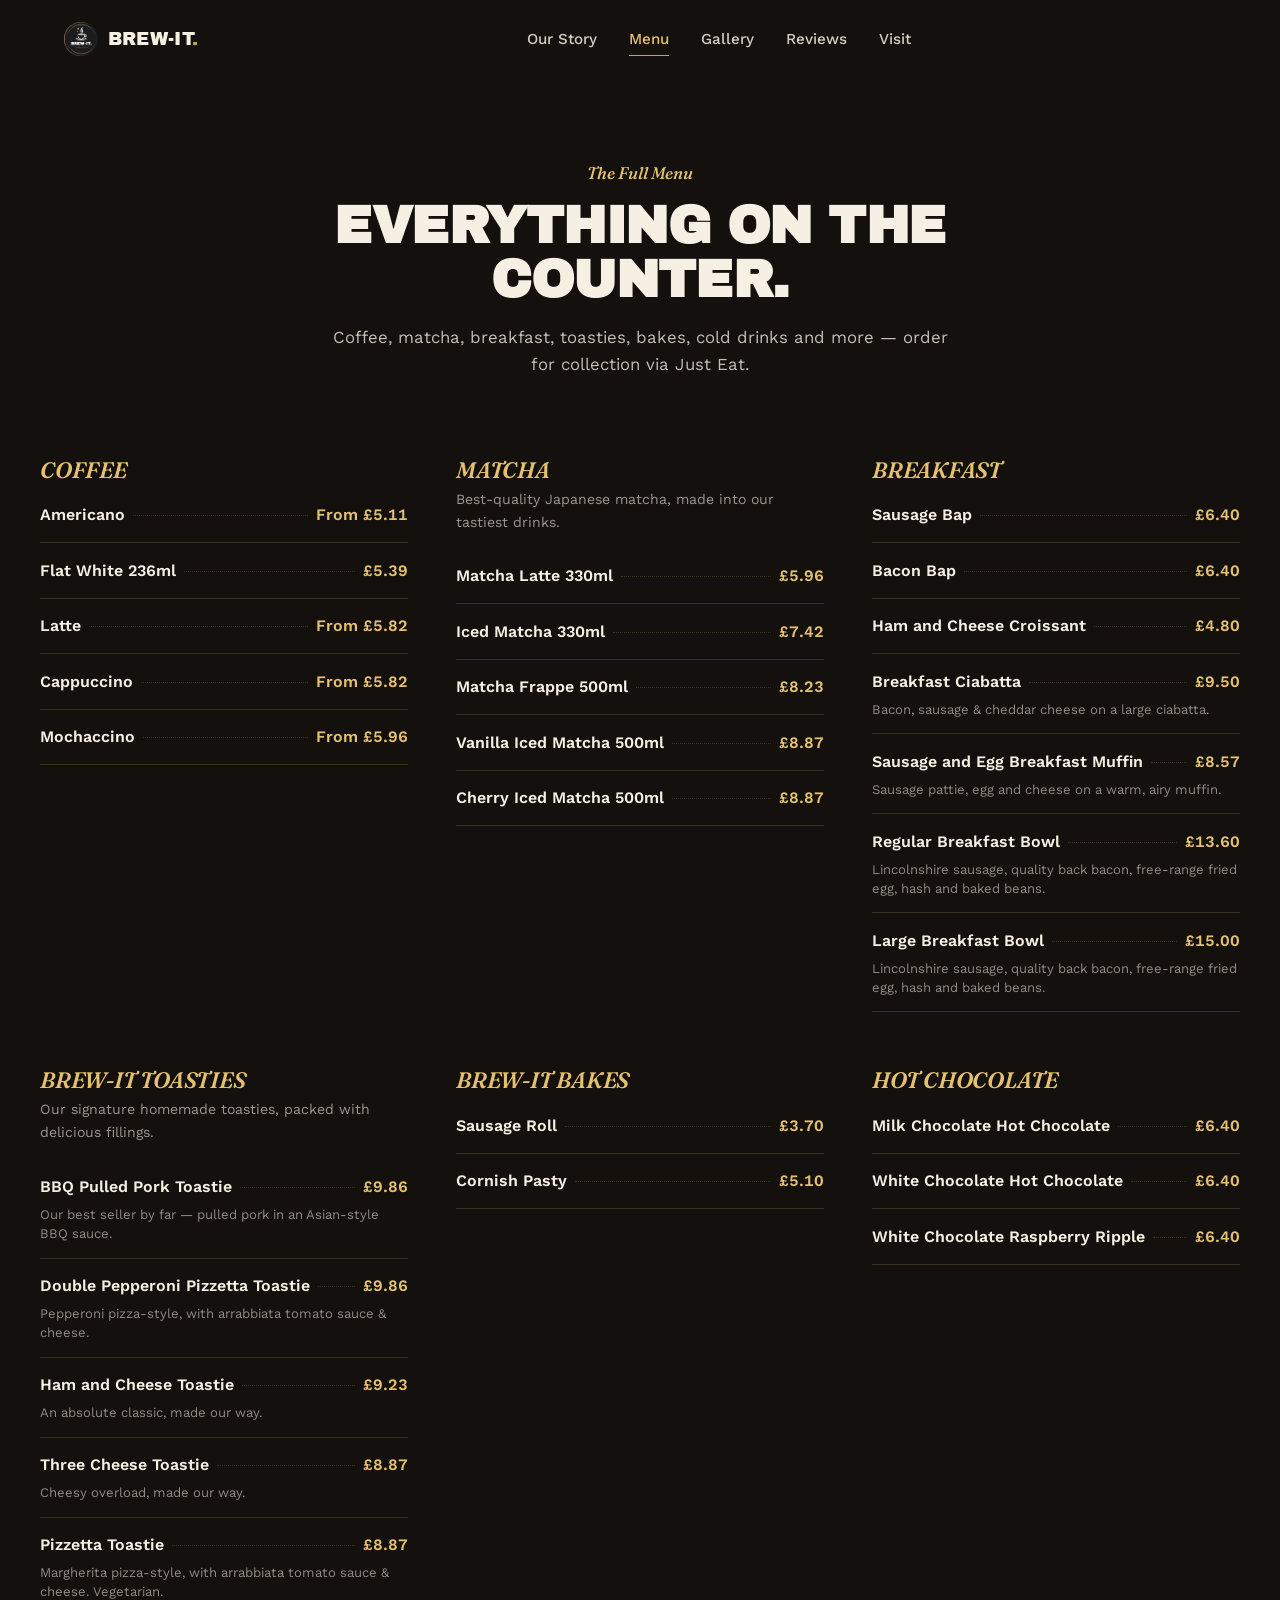
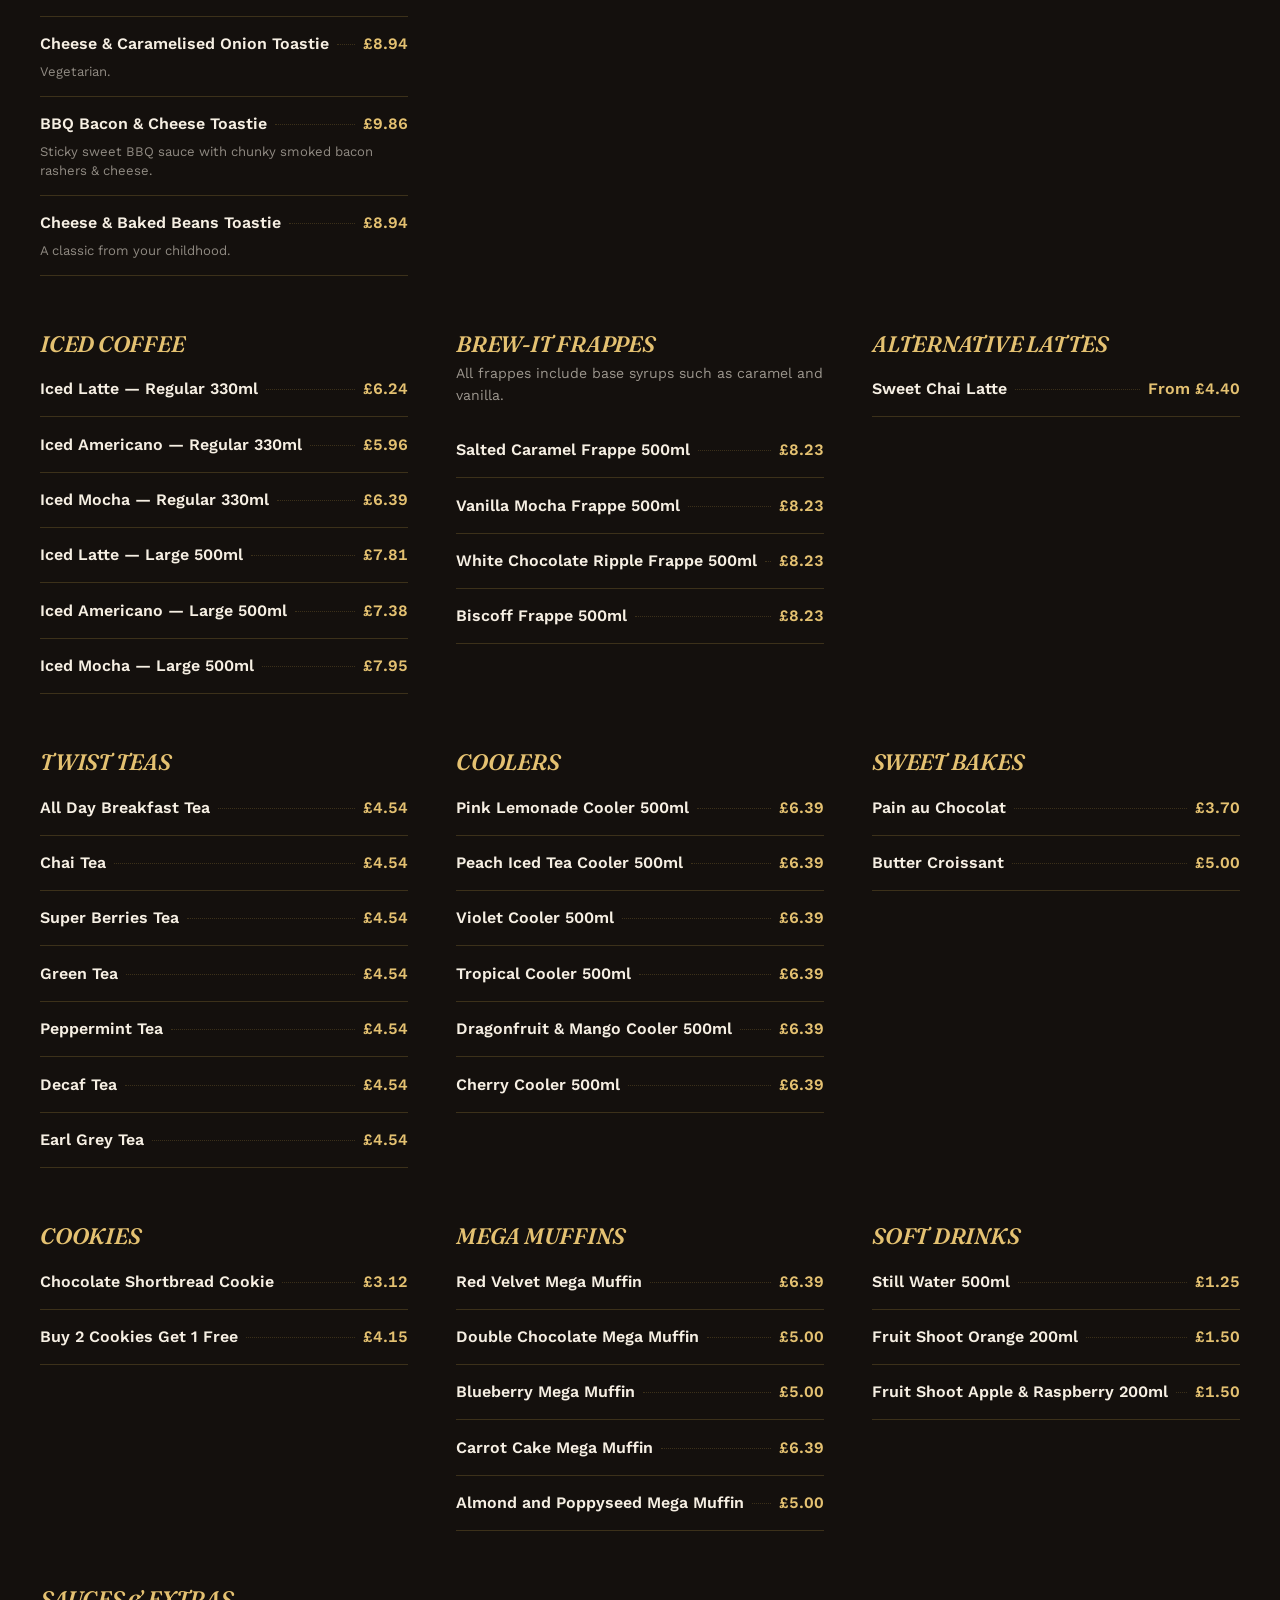
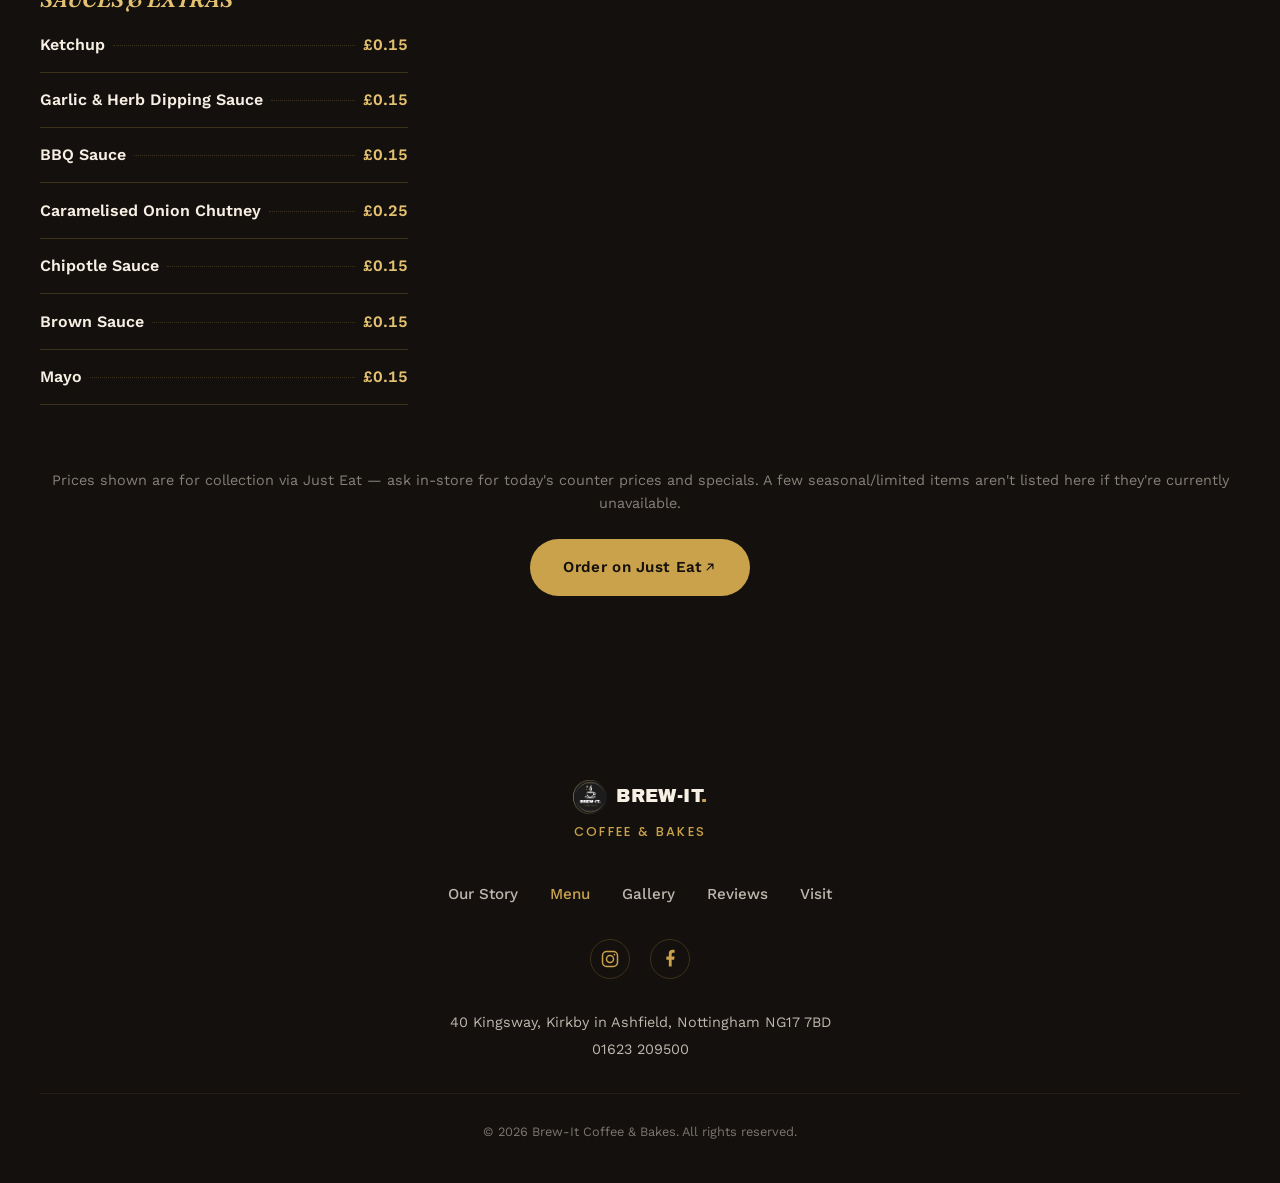
==== menu.html @ f7e12d68 "Add dedicated full-menu page with the complete real Just Eat menu Created menu.html with all ~70 cur" ====
<!doctype html>
<html lang="en">
<head>
<meta charset="UTF-8" />
<meta name="viewport" content="width=device-width, initial-scale=1" />
<title>Full Menu — Brew-It, Kirkby in Ashfield</title>
<meta name="description" content="The full Brew-It menu — coffee, matcha, breakfast, toasties, bakes, cold drinks and more, at 40 Kingsway, Kirkby in Ashfield, Nottingham." />
<link rel="icon" href="assets/images/favicon.svg" type="image/svg+xml" />
<link rel="preconnect" href="https://fonts.googleapis.com" />
<link rel="preconnect" href="https://fonts.gstatic.com" crossorigin />
<link href="https://fonts.googleapis.com/css2?family=Archivo+Black&family=Fraunces:ital,opsz,wght@0,9..144,500;0,9..144,600;0,9..144,700;1,9..144,500&family=Poppins:wght@400;500;600&family=Work+Sans:wght@300;400;500;600;700&display=swap" rel="stylesheet">
<link rel="stylesheet" href="css/style.css" />
</head>
<body>

<!-- Reusable brand mark: gold ring + steaming cup, echoes the Brew-It logo -->
<svg width="0" height="0" style="position:absolute">
  <symbol id="ring-mark" viewBox="0 0 100 100">
    <circle cx="50" cy="50" r="46" fill="none" stroke="currentColor" stroke-width="2.5"/>
    <path d="M32 55 h30 a2 2 0 0 1 2 2 v3 a14 14 0 0 1 -14 14 h-6 a14 14 0 0 1 -14 -14 v-3 a2 2 0 0 1 2 -2 Z" fill="none" stroke="currentColor" stroke-width="2.5" stroke-linejoin="round"/>
    <path d="M64 58 h4 a6 6 0 0 1 0 12 h-3" fill="none" stroke="currentColor" stroke-width="2.5" stroke-linecap="round"/>
    <line x1="30" y1="66" x2="66" y2="66" stroke="currentColor" stroke-width="2.5"/>
    <path d="M40 48 c-2 -3 1 -4 -1 -8 M47 48 c-2 -3 1 -4 -1 -8 M54 48 c-2 -3 1 -4 -1 -8" fill="none" stroke="currentColor" stroke-width="2.2" stroke-linecap="round"/>
  </symbol>
  <symbol id="icon-external" viewBox="0 0 24 24">
    <path d="M7 17 17 7M9 7h8v8" fill="none" stroke="currentColor" stroke-width="2" stroke-linecap="round" stroke-linejoin="round"/>
  </symbol>
  <symbol id="icon-instagram" viewBox="0 0 24 24">
    <rect x="3" y="3" width="18" height="18" rx="5" fill="none" stroke="currentColor" stroke-width="1.8"/>
    <circle cx="12" cy="12" r="4.2" fill="none" stroke="currentColor" stroke-width="1.8"/>
    <circle cx="17.3" cy="6.7" r="1.1" fill="currentColor"/>
  </symbol>
  <symbol id="icon-facebook" viewBox="0 0 24 24">
    <path d="M14 21v-8h3l.5-4H14V6.5c0-1.2.4-2 2.1-2H17.5V1.1C17.2 1 16.1 1 14.9 1 12.3 1 10.6 2.6 10.6 5.4V9H7.6v4h3v8Z" fill="currentColor"/>
  </symbol>
</svg>

<a class="skip-link" href="#main">Skip to main content</a>

<header class="nav" id="siteNav">
  <div class="nav-inner">
    <a class="brand" href="index.html" aria-label="Brew-It home">
      <img class="mark" src="assets/images/brand/logo.png" alt="" />
      <span class="brand-word">BREW-IT<span class="brand-dot">.</span></span>
    </a>
    <nav class="nav-links" aria-label="Primary">
      <a href="index.html#story">Our Story</a>
      <a href="menu.html" aria-current="page">Menu</a>
      <a href="index.html#gallery">Gallery</a>
      <a href="index.html#reviews">Reviews</a>
      <a href="visit.html">Visit</a>
    </nav>
    <button class="nav-toggle" id="navToggle" aria-expanded="false" aria-controls="mobileMenu" aria-label="Open menu">
      <span></span><span></span><span></span>
    </button>
  </div>
  <div class="mobile-menu" id="mobileMenu">
    <a href="index.html#story">Our Story</a>
    <a href="menu.html" aria-current="page">Menu</a>
    <a href="index.html#gallery">Gallery</a>
    <a href="index.html#reviews">Reviews</a>
    <a href="visit.html">Visit</a>
  </div>
</header>

<main id="main">

  <!-- PAGE HERO -->
  <section class="page-hero">
    <div class="page-hero-inner">
      <p class="eyebrow eyebrow-light">The Full Menu</p>
      <h1>Everything on the counter.</h1>
      <p class="page-hero-sub">Coffee, matcha, breakfast, toasties, bakes, cold drinks and more — order for collection via Just Eat.</p>
    </div>
  </section>

  <!-- FULL MENU -->
  <section class="full-menu">
    <div class="menu-cat-grid">

      <div class="menu-cat">
        <h2 class="menu-cat-title">Coffee</h2>
        <ul class="menu-list">
          <li><div class="menu-item-row"><span class="menu-item-name">Americano</span><span class="menu-item-dots"></span><span class="menu-item-price">From £5.11</span></div></li>
          <li><div class="menu-item-row"><span class="menu-item-name">Flat White 236ml</span><span class="menu-item-dots"></span><span class="menu-item-price">£5.39</span></div></li>
          <li><div class="menu-item-row"><span class="menu-item-name">Latte</span><span class="menu-item-dots"></span><span class="menu-item-price">From £5.82</span></div></li>
          <li><div class="menu-item-row"><span class="menu-item-name">Cappuccino</span><span class="menu-item-dots"></span><span class="menu-item-price">From £5.82</span></div></li>
          <li><div class="menu-item-row"><span class="menu-item-name">Mochaccino</span><span class="menu-item-dots"></span><span class="menu-item-price">From £5.96</span></div></li>
        </ul>
      </div>

      <div class="menu-cat">
        <h2 class="menu-cat-title">Matcha</h2>
        <p class="menu-cat-desc">Best-quality Japanese matcha, made into our tastiest drinks.</p>
        <ul class="menu-list">
          <li><div class="menu-item-row"><span class="menu-item-name">Matcha Latte 330ml</span><span class="menu-item-dots"></span><span class="menu-item-price">£5.96</span></div></li>
          <li><div class="menu-item-row"><span class="menu-item-name">Iced Matcha 330ml</span><span class="menu-item-dots"></span><span class="menu-item-price">£7.42</span></div></li>
          <li><div class="menu-item-row"><span class="menu-item-name">Matcha Frappe 500ml</span><span class="menu-item-dots"></span><span class="menu-item-price">£8.23</span></div></li>
          <li><div class="menu-item-row"><span class="menu-item-name">Vanilla Iced Matcha 500ml</span><span class="menu-item-dots"></span><span class="menu-item-price">£8.87</span></div></li>
          <li><div class="menu-item-row"><span class="menu-item-name">Cherry Iced Matcha 500ml</span><span class="menu-item-dots"></span><span class="menu-item-price">£8.87</span></div></li>
        </ul>
      </div>

      <div class="menu-cat">
        <h2 class="menu-cat-title">Breakfast</h2>
        <ul class="menu-list">
          <li><div class="menu-item-row"><span class="menu-item-name">Sausage Bap</span><span class="menu-item-dots"></span><span class="menu-item-price">£6.40</span></div></li>
          <li><div class="menu-item-row"><span class="menu-item-name">Bacon Bap</span><span class="menu-item-dots"></span><span class="menu-item-price">£6.40</span></div></li>
          <li><div class="menu-item-row"><span class="menu-item-name">Ham and Cheese Croissant</span><span class="menu-item-dots"></span><span class="menu-item-price">£4.80</span></div></li>
          <li>
            <div class="menu-item-row"><span class="menu-item-name">Breakfast Ciabatta</span><span class="menu-item-dots"></span><span class="menu-item-price">£9.50</span></div>
            <p class="menu-item-desc">Bacon, sausage & cheddar cheese on a large ciabatta.</p>
          </li>
          <li>
            <div class="menu-item-row"><span class="menu-item-name">Sausage and Egg Breakfast Muffin</span><span class="menu-item-dots"></span><span class="menu-item-price">£8.57</span></div>
            <p class="menu-item-desc">Sausage pattie, egg and cheese on a warm, airy muffin.</p>
          </li>
          <li>
            <div class="menu-item-row"><span class="menu-item-name">Regular Breakfast Bowl</span><span class="menu-item-dots"></span><span class="menu-item-price">£13.60</span></div>
            <p class="menu-item-desc">Lincolnshire sausage, quality back bacon, free-range fried egg, hash and baked beans.</p>
          </li>
          <li>
            <div class="menu-item-row"><span class="menu-item-name">Large Breakfast Bowl</span><span class="menu-item-dots"></span><span class="menu-item-price">£15.00</span></div>
            <p class="menu-item-desc">Lincolnshire sausage, quality back bacon, free-range fried egg, hash and baked beans.</p>
          </li>
        </ul>
      </div>

      <div class="menu-cat">
        <h2 class="menu-cat-title">Brew-It Toasties</h2>
        <p class="menu-cat-desc">Our signature homemade toasties, packed with delicious fillings.</p>
        <ul class="menu-list">
          <li>
            <div class="menu-item-row"><span class="menu-item-name">BBQ Pulled Pork Toastie</span><span class="menu-item-dots"></span><span class="menu-item-price">£9.86</span></div>
            <p class="menu-item-desc">Our best seller by far — pulled pork in an Asian-style BBQ sauce.</p>
          </li>
          <li>
            <div class="menu-item-row"><span class="menu-item-name">Double Pepperoni Pizzetta Toastie</span><span class="menu-item-dots"></span><span class="menu-item-price">£9.86</span></div>
            <p class="menu-item-desc">Pepperoni pizza-style, with arrabbiata tomato sauce & cheese.</p>
          </li>
          <li>
            <div class="menu-item-row"><span class="menu-item-name">Ham and Cheese Toastie</span><span class="menu-item-dots"></span><span class="menu-item-price">£9.23</span></div>
            <p class="menu-item-desc">An absolute classic, made our way.</p>
          </li>
          <li>
            <div class="menu-item-row"><span class="menu-item-name">Three Cheese Toastie</span><span class="menu-item-dots"></span><span class="menu-item-price">£8.87</span></div>
            <p class="menu-item-desc">Cheesy overload, made our way.</p>
          </li>
          <li>
            <div class="menu-item-row"><span class="menu-item-name">Pizzetta Toastie</span><span class="menu-item-dots"></span><span class="menu-item-price">£8.87</span></div>
            <p class="menu-item-desc">Margherita pizza-style, with arrabbiata tomato sauce & cheese. Vegetarian.</p>
          </li>
          <li>
            <div class="menu-item-row"><span class="menu-item-name">Cheese &amp; Caramelised Onion Toastie</span><span class="menu-item-dots"></span><span class="menu-item-price">£8.94</span></div>
            <p class="menu-item-desc">Vegetarian.</p>
          </li>
          <li>
            <div class="menu-item-row"><span class="menu-item-name">BBQ Bacon &amp; Cheese Toastie</span><span class="menu-item-dots"></span><span class="menu-item-price">£9.86</span></div>
            <p class="menu-item-desc">Sticky sweet BBQ sauce with chunky smoked bacon rashers & cheese.</p>
          </li>
          <li>
            <div class="menu-item-row"><span class="menu-item-name">Cheese &amp; Baked Beans Toastie</span><span class="menu-item-dots"></span><span class="menu-item-price">£8.94</span></div>
            <p class="menu-item-desc">A classic from your childhood.</p>
          </li>
        </ul>
      </div>

      <div class="menu-cat">
        <h2 class="menu-cat-title">Brew-It Bakes</h2>
        <ul class="menu-list">
          <li><div class="menu-item-row"><span class="menu-item-name">Sausage Roll</span><span class="menu-item-dots"></span><span class="menu-item-price">£3.70</span></div></li>
          <li><div class="menu-item-row"><span class="menu-item-name">Cornish Pasty</span><span class="menu-item-dots"></span><span class="menu-item-price">£5.10</span></div></li>
        </ul>
      </div>

      <div class="menu-cat">
        <h2 class="menu-cat-title">Hot Chocolate</h2>
        <ul class="menu-list">
          <li><div class="menu-item-row"><span class="menu-item-name">Milk Chocolate Hot Chocolate</span><span class="menu-item-dots"></span><span class="menu-item-price">£6.40</span></div></li>
          <li><div class="menu-item-row"><span class="menu-item-name">White Chocolate Hot Chocolate</span><span class="menu-item-dots"></span><span class="menu-item-price">£6.40</span></div></li>
          <li><div class="menu-item-row"><span class="menu-item-name">White Chocolate Raspberry Ripple</span><span class="menu-item-dots"></span><span class="menu-item-price">£6.40</span></div></li>
        </ul>
      </div>

      <div class="menu-cat">
        <h2 class="menu-cat-title">Iced Coffee</h2>
        <ul class="menu-list">
          <li><div class="menu-item-row"><span class="menu-item-name">Iced Latte — Regular 330ml</span><span class="menu-item-dots"></span><span class="menu-item-price">£6.24</span></div></li>
          <li><div class="menu-item-row"><span class="menu-item-name">Iced Americano — Regular 330ml</span><span class="menu-item-dots"></span><span class="menu-item-price">£5.96</span></div></li>
          <li><div class="menu-item-row"><span class="menu-item-name">Iced Mocha — Regular 330ml</span><span class="menu-item-dots"></span><span class="menu-item-price">£6.39</span></div></li>
          <li><div class="menu-item-row"><span class="menu-item-name">Iced Latte — Large 500ml</span><span class="menu-item-dots"></span><span class="menu-item-price">£7.81</span></div></li>
          <li><div class="menu-item-row"><span class="menu-item-name">Iced Americano — Large 500ml</span><span class="menu-item-dots"></span><span class="menu-item-price">£7.38</span></div></li>
          <li><div class="menu-item-row"><span class="menu-item-name">Iced Mocha — Large 500ml</span><span class="menu-item-dots"></span><span class="menu-item-price">£7.95</span></div></li>
        </ul>
      </div>

      <div class="menu-cat">
        <h2 class="menu-cat-title">Brew-It Frappes</h2>
        <p class="menu-cat-desc">All frappes include base syrups such as caramel and vanilla.</p>
        <ul class="menu-list">
          <li><div class="menu-item-row"><span class="menu-item-name">Salted Caramel Frappe 500ml</span><span class="menu-item-dots"></span><span class="menu-item-price">£8.23</span></div></li>
          <li><div class="menu-item-row"><span class="menu-item-name">Vanilla Mocha Frappe 500ml</span><span class="menu-item-dots"></span><span class="menu-item-price">£8.23</span></div></li>
          <li><div class="menu-item-row"><span class="menu-item-name">White Chocolate Ripple Frappe 500ml</span><span class="menu-item-dots"></span><span class="menu-item-price">£8.23</span></div></li>
          <li><div class="menu-item-row"><span class="menu-item-name">Biscoff Frappe 500ml</span><span class="menu-item-dots"></span><span class="menu-item-price">£8.23</span></div></li>
        </ul>
      </div>

      <div class="menu-cat">
        <h2 class="menu-cat-title">Alternative Lattes</h2>
        <ul class="menu-list">
          <li><div class="menu-item-row"><span class="menu-item-name">Sweet Chai Latte</span><span class="menu-item-dots"></span><span class="menu-item-price">From £4.40</span></div></li>
        </ul>
      </div>

      <div class="menu-cat">
        <h2 class="menu-cat-title">Twist Teas</h2>
        <ul class="menu-list">
          <li><div class="menu-item-row"><span class="menu-item-name">All Day Breakfast Tea</span><span class="menu-item-dots"></span><span class="menu-item-price">£4.54</span></div></li>
          <li><div class="menu-item-row"><span class="menu-item-name">Chai Tea</span><span class="menu-item-dots"></span><span class="menu-item-price">£4.54</span></div></li>
          <li><div class="menu-item-row"><span class="menu-item-name">Super Berries Tea</span><span class="menu-item-dots"></span><span class="menu-item-price">£4.54</span></div></li>
          <li><div class="menu-item-row"><span class="menu-item-name">Green Tea</span><span class="menu-item-dots"></span><span class="menu-item-price">£4.54</span></div></li>
          <li><div class="menu-item-row"><span class="menu-item-name">Peppermint Tea</span><span class="menu-item-dots"></span><span class="menu-item-price">£4.54</span></div></li>
          <li><div class="menu-item-row"><span class="menu-item-name">Decaf Tea</span><span class="menu-item-dots"></span><span class="menu-item-price">£4.54</span></div></li>
          <li><div class="menu-item-row"><span class="menu-item-name">Earl Grey Tea</span><span class="menu-item-dots"></span><span class="menu-item-price">£4.54</span></div></li>
        </ul>
      </div>

      <div class="menu-cat">
        <h2 class="menu-cat-title">Coolers</h2>
        <ul class="menu-list">
          <li><div class="menu-item-row"><span class="menu-item-name">Pink Lemonade Cooler 500ml</span><span class="menu-item-dots"></span><span class="menu-item-price">£6.39</span></div></li>
          <li><div class="menu-item-row"><span class="menu-item-name">Peach Iced Tea Cooler 500ml</span><span class="menu-item-dots"></span><span class="menu-item-price">£6.39</span></div></li>
          <li><div class="menu-item-row"><span class="menu-item-name">Violet Cooler 500ml</span><span class="menu-item-dots"></span><span class="menu-item-price">£6.39</span></div></li>
          <li><div class="menu-item-row"><span class="menu-item-name">Tropical Cooler 500ml</span><span class="menu-item-dots"></span><span class="menu-item-price">£6.39</span></div></li>
          <li><div class="menu-item-row"><span class="menu-item-name">Dragonfruit &amp; Mango Cooler 500ml</span><span class="menu-item-dots"></span><span class="menu-item-price">£6.39</span></div></li>
          <li><div class="menu-item-row"><span class="menu-item-name">Cherry Cooler 500ml</span><span class="menu-item-dots"></span><span class="menu-item-price">£6.39</span></div></li>
        </ul>
      </div>

      <div class="menu-cat">
        <h2 class="menu-cat-title">Sweet Bakes</h2>
        <ul class="menu-list">
          <li><div class="menu-item-row"><span class="menu-item-name">Pain au Chocolat</span><span class="menu-item-dots"></span><span class="menu-item-price">£3.70</span></div></li>
          <li><div class="menu-item-row"><span class="menu-item-name">Butter Croissant</span><span class="menu-item-dots"></span><span class="menu-item-price">£5.00</span></div></li>
        </ul>
      </div>

      <div class="menu-cat">
        <h2 class="menu-cat-title">Cookies</h2>
        <ul class="menu-list">
          <li><div class="menu-item-row"><span class="menu-item-name">Chocolate Shortbread Cookie</span><span class="menu-item-dots"></span><span class="menu-item-price">£3.12</span></div></li>
          <li><div class="menu-item-row"><span class="menu-item-name">Buy 2 Cookies Get 1 Free</span><span class="menu-item-dots"></span><span class="menu-item-price">£4.15</span></div></li>
        </ul>
      </div>

      <div class="menu-cat">
        <h2 class="menu-cat-title">Mega Muffins</h2>
        <ul class="menu-list">
          <li><div class="menu-item-row"><span class="menu-item-name">Red Velvet Mega Muffin</span><span class="menu-item-dots"></span><span class="menu-item-price">£6.39</span></div></li>
          <li><div class="menu-item-row"><span class="menu-item-name">Double Chocolate Mega Muffin</span><span class="menu-item-dots"></span><span class="menu-item-price">£5.00</span></div></li>
          <li><div class="menu-item-row"><span class="menu-item-name">Blueberry Mega Muffin</span><span class="menu-item-dots"></span><span class="menu-item-price">£5.00</span></div></li>
          <li><div class="menu-item-row"><span class="menu-item-name">Carrot Cake Mega Muffin</span><span class="menu-item-dots"></span><span class="menu-item-price">£6.39</span></div></li>
          <li><div class="menu-item-row"><span class="menu-item-name">Almond and Poppyseed Mega Muffin</span><span class="menu-item-dots"></span><span class="menu-item-price">£5.00</span></div></li>
        </ul>
      </div>

      <div class="menu-cat">
        <h2 class="menu-cat-title">Soft Drinks</h2>
        <ul class="menu-list">
          <li><div class="menu-item-row"><span class="menu-item-name">Still Water 500ml</span><span class="menu-item-dots"></span><span class="menu-item-price">£1.25</span></div></li>
          <li><div class="menu-item-row"><span class="menu-item-name">Fruit Shoot Orange 200ml</span><span class="menu-item-dots"></span><span class="menu-item-price">£1.50</span></div></li>
          <li><div class="menu-item-row"><span class="menu-item-name">Fruit Shoot Apple &amp; Raspberry 200ml</span><span class="menu-item-dots"></span><span class="menu-item-price">£1.50</span></div></li>
        </ul>
      </div>

      <div class="menu-cat">
        <h2 class="menu-cat-title">Sauces &amp; Extras</h2>
        <ul class="menu-list">
          <li><div class="menu-item-row"><span class="menu-item-name">Ketchup</span><span class="menu-item-dots"></span><span class="menu-item-price">£0.15</span></div></li>
          <li><div class="menu-item-row"><span class="menu-item-name">Garlic &amp; Herb Dipping Sauce</span><span class="menu-item-dots"></span><span class="menu-item-price">£0.15</span></div></li>
          <li><div class="menu-item-row"><span class="menu-item-name">BBQ Sauce</span><span class="menu-item-dots"></span><span class="menu-item-price">£0.15</span></div></li>
          <li><div class="menu-item-row"><span class="menu-item-name">Caramelised Onion Chutney</span><span class="menu-item-dots"></span><span class="menu-item-price">£0.25</span></div></li>
          <li><div class="menu-item-row"><span class="menu-item-name">Chipotle Sauce</span><span class="menu-item-dots"></span><span class="menu-item-price">£0.15</span></div></li>
          <li><div class="menu-item-row"><span class="menu-item-name">Brown Sauce</span><span class="menu-item-dots"></span><span class="menu-item-price">£0.15</span></div></li>
          <li><div class="menu-item-row"><span class="menu-item-name">Mayo</span><span class="menu-item-dots"></span><span class="menu-item-price">£0.15</span></div></li>
        </ul>
      </div>

    </div>

    <p class="menu-note-page">Prices shown are for collection via Just Eat — ask in-store for today's counter prices and specials. A few seasonal/limited items aren't listed here if they're currently unavailable.</p>

    <div class="menu-teaser-cta" style="margin-top:1.5rem;">
      <a class="btn btn-gold" href="https://www.just-eat.co.uk/restaurants-brew-it-sutton-in-ashfield/menu?serviceType=collection&utm_source=google&utm_medium=organic&utm_campaign=foodorder" target="_blank" rel="noopener">
        Order on Just Eat <svg class="icon-xs" aria-hidden="true"><use href="#icon-external"/></svg>
      </a>
    </div>
  </section>

</main>

<footer class="footer">
  <div class="footer-inner">
    <a class="brand brand-footer" href="index.html" aria-label="Brew-It home">
      <img class="mark" src="assets/images/brand/logo.png" alt="" />
      <span class="brand-word">BREW-IT<span class="brand-dot">.</span></span>
    </a>
    <p class="footer-tag brand-tagline">Coffee &amp; Bakes</p>

    <nav class="footer-links" aria-label="Footer">
      <a href="index.html#story">Our Story</a>
      <a href="menu.html" aria-current="page">Menu</a>
      <a href="index.html#gallery">Gallery</a>
      <a href="index.html#reviews">Reviews</a>
      <a href="visit.html">Visit</a>
    </nav>

    <div class="footer-social" aria-label="Social media">
      <a href="https://www.instagram.com/brew_it_kirkby/" target="_blank" rel="noopener" aria-label="Brew-It on Instagram"><svg class="icon-sm" aria-hidden="true"><use href="#icon-instagram"/></svg></a>
      <a href="https://www.facebook.com/p/Brew-It-61562312530699/" target="_blank" rel="noopener" aria-label="Brew-It on Facebook"><svg class="icon-sm" aria-hidden="true"><use href="#icon-facebook"/></svg></a>
    </div>

    <div class="footer-contact">
      <p>40 Kingsway, Kirkby in Ashfield, Nottingham NG17 7BD</p>
      <p><a href="tel:+441623209500">01623 209500</a></p>
    </div>

    <p class="footer-legal">&copy; <span id="year"></span> Brew-It Coffee &amp; Bakes. All rights reserved.</p>
  </div>
</footer>

<script src="js/config.js"></script>
<script src="js/main.js"></script>
</body>
</html>
---- css/style.css ----
/* ============================================================
   Brew-It — Coffee & Bakes
   Token system derived from the brand's own poster/logo: warm
   near-black + antique gold + cream, not a generic dark theme.
   ============================================================ */

:root {
  /* Color */
  --ink: #14100D;
  --ink-2: #1C1712;
  --ink-3: #241C15;
  --gold: #C9A24B;
  --gold-bright: #E4C171;
  --gold-dim: rgba(201, 162, 75, .35);
  --cream: #F6EFE3;
  --cream-2: #FBF7EF;
  --paper: #EFE1C4;
  --espresso: #3A2417;
  --espresso-soft: #6B4A34;
  --line-dark: rgba(201, 162, 75, .22);
  --line-light: rgba(58, 36, 23, .14);

  /* Type */
  --font-display: 'Archivo Black', 'Arial Black', sans-serif;
  --font-accent: 'Fraunces', Georgia, serif;
  --font-body: 'Work Sans', -apple-system, BlinkMacSystemFont, sans-serif;

  /* Rhythm */
  --container: 1200px;
  --radius: 4px;
  --ease: cubic-bezier(.22, .61, .36, 1);
}

/* ---------- Reset ---------- */
*, *::before, *::after { box-sizing: border-box; }
html { scroll-behavior: smooth; }
@media (prefers-reduced-motion: reduce) {
  html { scroll-behavior: auto; }
  *, *::before, *::after { animation-duration: .01ms !important; animation-iteration-count: 1 !important; transition-duration: .01ms !important; scroll-behavior: auto !important; }
}
body, h1, h2, h3, p, ul, blockquote, figure { margin: 0; }
ul { padding: 0; list-style: none; }
img { max-width: 100%; display: block; }
a { color: inherit; text-decoration: none; }
button { font: inherit; background: none; border: 0; cursor: pointer; }
input, textarea { font: inherit; }

body {
  font-family: var(--font-body);
  background: var(--cream);
  color: var(--espresso);
  line-height: 1.6;
  font-size: 16px;
  -webkit-font-smoothing: antialiased;
}

:focus-visible {
  outline: 2px solid var(--gold);
  outline-offset: 3px;
}

.skip-link {
  position: absolute;
  left: 1rem; top: -3rem;
  background: var(--gold);
  color: var(--ink);
  padding: .6rem 1rem;
  border-radius: var(--radius);
  z-index: 1000;
  transition: top .2s var(--ease);
  font-weight: 600;
}
.skip-link:focus { top: 1rem; }

/* ---------- Utility ---------- */
.eyebrow {
  display: inline-flex; align-items: center; gap: .5rem;
  font-family: var(--font-accent); font-style: italic; font-weight: 500;
  color: var(--espresso-soft);
  font-size: 1.05rem;
  margin-bottom: .75rem;
}
.eyebrow-light { color: var(--gold-bright); }
.eyebrow svg { color: var(--gold); }

/* Matches the wordmark's own "COFFEE & BAKES" lettering: geometric,
   wide-tracked, gold-on-dark — used anywhere that exact phrase appears. */
.brand-tagline {
  font-family: 'Poppins', var(--font-body);
  font-style: normal;
  font-weight: 500;
  text-transform: uppercase;
  letter-spacing: .18em;
  color: var(--gold);
}

h2 {
  font-family: var(--font-display);
  font-weight: 400;
  text-transform: uppercase;
  letter-spacing: -.01em;
  font-size: clamp(1.9rem, 3.5vw, 3rem);
  line-height: 1.1;
}

.section-head { max-width: 640px; margin: 0 auto 3rem; text-align: center; }
.section-sub { margin-top: .9rem; font-size: 1.05rem; opacity: .8; }

.btn {
  display: inline-flex; align-items: center; justify-content: center;
  padding: .95rem 2rem;
  border-radius: 999px;
  font-weight: 600;
  font-size: .95rem;
  letter-spacing: .02em;
  cursor: pointer;
  transition: transform .2s var(--ease), background-color .2s var(--ease), color .2s var(--ease), border-color .2s var(--ease);
  border: 1.5px solid transparent;
  min-height: 44px;
}
.btn:hover { transform: translateY(-2px); }
.btn-gold { background: var(--gold); color: var(--ink); }
.btn-gold:hover { background: var(--gold-bright); }
.btn-outline { border-color: var(--gold-dim); color: var(--cream); }
.btn-outline:hover { border-color: var(--gold); background: rgba(201,162,75,.08); }
.btn-outline-light { border-color: var(--espresso); color: var(--espresso); background: transparent; width: 100%; }
.btn-outline-light:hover { background: var(--espresso); color: var(--cream); }

.icon-xs { width: 14px; height: 14px; }
.icon-sm { width: 20px; height: 20px; }
.icon-md { width: 26px; height: 26px; flex-shrink: 0; }
.icon-lg { width: 42px; height: 42px; color: var(--gold); margin-bottom: 1rem; }

.text-link {
  display: inline-flex; align-items: center; gap: .4rem;
  font-weight: 600; color: var(--espresso);
  border-bottom: 1.5px solid var(--gold);
  padding-bottom: .1rem;
  margin-top: 1.5rem;
}
.text-link svg { transition: transform .2s var(--ease); }
.text-link:hover svg { transform: translateX(3px); }

.menu-note { text-align: center; margin-top: 2.5rem; font-size: .9rem; opacity: .55; font-style: italic; }

/* ---------- Nav ---------- */
.nav {
  position: fixed; top: 0; left: 0; right: 0; z-index: 100;
  transition: background-color .3s var(--ease), box-shadow .3s var(--ease), padding .3s var(--ease);
  padding: 1.4rem 0;
}
.nav.is-scrolled {
  background: rgba(20, 16, 13, .92);
  backdrop-filter: blur(8px);
  box-shadow: 0 8px 24px rgba(0,0,0,.25);
  padding: .85rem 0;
}
.nav-inner {
  max-width: var(--container); margin: 0 auto; padding: 0 1.5rem;
  display: flex; align-items: center; justify-content: space-between; gap: 1.5rem;
}
.brand { display: inline-flex; align-items: center; gap: .6rem; color: var(--cream); }
.mark { width: 34px; height: 34px; color: var(--gold); flex-shrink: 0; object-fit: contain; }
.brand-word {
  font-family: var(--font-display); font-size: 1.15rem; letter-spacing: .02em;
}
.brand-dot { color: var(--gold); }

.nav-links { display: flex; gap: 2rem; flex: 1; justify-content: center; }
.nav-links a {
  color: var(--cream); opacity: .85; font-weight: 500; font-size: .95rem;
  position: relative; padding: .3rem 0;
}
.nav-links a::after {
  content: ''; position: absolute; left: 0; right: 100%; bottom: 0; height: 1.5px;
  background: var(--gold); transition: right .25s var(--ease);
}
.nav-links a:hover { opacity: 1; }
.nav-links a:hover::after { right: 0; }
.nav-links a[aria-current="page"], .mobile-menu a[aria-current="page"] { opacity: 1; color: var(--gold-bright); }
.nav-links a[aria-current="page"]::after { right: 0; }

.nav-toggle {
  display: none; flex-direction: column; gap: 5px; padding: .5rem;
  width: 44px; height: 44px; align-items: center; justify-content: center;
}
.nav-toggle span { width: 22px; height: 2px; background: var(--cream); transition: transform .25s var(--ease), opacity .25s var(--ease); }
.nav-toggle[aria-expanded="true"] span:nth-child(1) { transform: translateY(7px) rotate(45deg); }
.nav-toggle[aria-expanded="true"] span:nth-child(2) { opacity: 0; }
.nav-toggle[aria-expanded="true"] span:nth-child(3) { transform: translateY(-7px) rotate(-45deg); }

.mobile-menu {
  display: none; flex-direction: column; gap: 0;
  background: rgba(20,16,13,.98);
  overflow: hidden; max-height: 0;
  transition: max-height .3s var(--ease);
}
.mobile-menu.is-open { max-height: 400px; }
.mobile-menu a {
  color: var(--cream); padding: 1rem 1.5rem; border-top: 1px solid var(--line-dark);
  font-weight: 500;
}
.mobile-menu .btn { margin: 1rem 1.5rem; }

/* ---------- Hero ---------- */
.hero {
  position: relative;
  min-height: 100dvh;
  display: flex; align-items: center; justify-content: flex-start;
  overflow: hidden;
  background: var(--ink);
}
.hero-media { position: absolute; inset: 0; }
.hero-media img, .hero-media video {
  width: 100%; height: 100%; object-fit: cover; object-position: 70% center;
}
.hero-scrim {
  position: absolute; inset: 0;
  background:
    radial-gradient(36vw 30vh at 0% 0%, rgba(20,16,13,1) 0%, rgba(20,16,13,.94) 50%, rgba(20,16,13,0) 85%),
    linear-gradient(90deg, rgba(20,16,13,.92) 0%, rgba(20,16,13,.72) 32%, rgba(20,16,13,.32) 58%, rgba(20,16,13,.12) 100%),
    linear-gradient(180deg, rgba(20,16,13,.15) 0%, rgba(20,16,13,.1) 55%, rgba(20,16,13,.8) 100%);
}
.hero-content {
  position: relative; z-index: 2; text-align: left; color: var(--cream);
  display: flex; flex-direction: column; align-items: flex-start;
  padding: 8rem 6vw 4rem; max-width: 760px; width: 100%;
}
.hero-logo {
  width: clamp(80px, 8.5vw, 124px);
  height: auto;
  margin: 0 0 1.75rem;
  filter: drop-shadow(0 12px 28px rgba(0,0,0,.45));
  animation: logo-in .8s var(--ease) both;
}
@keyframes logo-in { from { opacity: 0; transform: translateY(-14px) scale(.92); } to { opacity: 1; transform: none; } }
@media (prefers-reduced-motion: reduce) { .hero-logo { animation: none; } }

.hero-title {
  font-family: var(--font-display);
  text-transform: uppercase;
  font-size: clamp(2.8rem, 7.5vw, 5.75rem);
  line-height: .95;
  letter-spacing: -.01em;
}
.hero-content .gold { color: var(--gold); }
.hero-tagline {
  font-family: var(--font-display);
  text-transform: uppercase;
  font-size: clamp(1.2rem, 2.6vw, 1.85rem);
  line-height: 1.15;
  letter-spacing: -.01em;
  margin-top: 1rem;
}
.hero-actions { margin-top: 3rem; display: flex; gap: 1.25rem; justify-content: flex-start; flex-wrap: wrap; }
.hero-actions .btn {
  font-family: var(--font-body);
  text-transform: none;
  font-weight: 500;
  font-size: 1rem;
  letter-spacing: .005em;
  padding: 1.05rem 2.25rem;
  gap: .6rem;
  border-radius: 10px;
  transition: transform .18s var(--ease), box-shadow .18s var(--ease), background .18s var(--ease), border-color .18s var(--ease);
}
.hero-actions .btn svg { width: 18px; height: 18px; flex-shrink: 0; }
.hero-actions .btn:hover { transform: translateY(-1px) scale(1.025); }
.hero-actions .btn:active { transform: translateY(0) scale(1); }

.hero-actions .btn-gold {
  background: linear-gradient(180deg, var(--gold-bright) 0%, var(--gold) 100%);
  box-shadow: 0 10px 24px rgba(0,0,0,.35), 0 2px 6px rgba(0,0,0,.2);
}
.hero-actions .btn-gold:hover {
  background: linear-gradient(180deg, var(--gold-bright) 0%, color-mix(in srgb, var(--gold) 85%, black) 100%);
  box-shadow: 0 14px 30px rgba(0,0,0,.4), 0 4px 8px rgba(0,0,0,.25);
}

.hero-actions .btn-outline {
  border-width: 1.75px;
  border-color: rgba(201, 162, 75, .55);
  background: transparent;
}
.hero-actions .btn-outline:hover {
  background: rgba(201, 162, 75, .14);
  border-color: rgba(201, 162, 75, .8);
}

/* ---------- Ribbon ---------- */
.ribbon {
  background: var(--gold);
  overflow: hidden;
  white-space: nowrap;
  padding: .55rem 0;
  border-bottom: 1px solid var(--ink);
}
.ribbon-track {
  display: inline-flex;
  width: max-content;
  animation: ribbon-slide 32s linear infinite;
}
.ribbon-group { display: inline-flex; align-items: center; flex-shrink: 0; }
.ribbon-item {
  font-family: var(--font-accent); font-style: italic; font-weight: 500;
  font-size: .85rem; letter-spacing: .01em; color: var(--ink);
  padding: 0 1.1rem;
}
.ribbon-item-tag { font-weight: 600; }
.ribbon-sep { color: var(--ink); opacity: .5; font-size: .7rem; }
@keyframes ribbon-slide { from { transform: translateX(0); } to { transform: translateX(-50%); } }
@media (prefers-reduced-motion: reduce) { .ribbon-track { animation: none; } }

.scroll-cue {
  position: absolute; bottom: 2rem; left: 50%; transform: translateX(-50%);
  z-index: 2; width: 26px; height: 42px; border: 1.5px solid var(--gold-dim);
  border-radius: 999px; display: flex; justify-content: center; padding-top: 8px;
}
.scroll-cue span {
  width: 4px; height: 8px; background: var(--gold);
  border-radius: 999px; animation: cue 1.8s infinite var(--ease);
}
@keyframes cue { 0% { opacity: 1; transform: translateY(0); } 70% { opacity: 0; transform: translateY(14px); } 100% { opacity: 0; } }
@media (prefers-reduced-motion: reduce) { .scroll-cue span { animation: none; } }

/* ---------- Page hero (secondary pages, e.g. Visit) ---------- */
.page-hero {
  background: var(--ink); color: var(--cream);
  padding: 10rem 1.5rem 4rem; text-align: center;
}
.page-hero-inner { max-width: 620px; margin: 0 auto; }
.page-hero .eyebrow { justify-content: center; }
.page-hero h1 {
  font-family: var(--font-display); text-transform: uppercase;
  font-size: clamp(2.1rem, 5vw, 3.25rem); line-height: 1.05; letter-spacing: -.01em;
}
.page-hero-sub { margin-top: 1rem; font-size: 1.05rem; opacity: .78; }

/* ---------- Values ---------- */
.values { background: var(--cream-2); padding: 4.5rem 1.5rem; border-bottom: 1px solid var(--line-light); }
.value-grid {
  max-width: var(--container); margin: 0 auto;
  display: grid; grid-template-columns: repeat(5, 1fr); gap: 2rem;
  text-align: center;
}
.value-grid h3 { font-family: var(--font-body); font-weight: 700; font-size: 1rem; margin-bottom: .4rem; }
.value-grid p { font-size: .9rem; opacity: .7; }

/* ---------- Story ---------- */
.story { background: var(--cream); padding: 7rem 1.5rem; }
.story-inner {
  max-width: var(--container); margin: 0 auto;
  display: grid; grid-template-columns: 1fr 1fr; gap: 4.5rem; align-items: center;
}
.story-media { position: relative; }
.story-media img { border-radius: var(--radius); width: 100%; aspect-ratio: 4/5; object-fit: cover; }
.story-media-ring {
  position: absolute; bottom: -2rem; left: -2rem;
  width: 100px; height: 100px; color: var(--gold);
  background: var(--cream); border-radius: 50%;
  display: flex; align-items: center; justify-content: center;
  box-shadow: 0 10px 30px rgba(58,36,23,.15);
}
.story-media-ring .mark { width: 56px; height: 56px; }
.story-copy h2 { margin-bottom: 1.25rem; }
.story-copy p { margin-bottom: 1rem; font-size: 1.05rem; opacity: .85; }

/* ---------- Menu (homepage teaser) ---------- */
.menu { background: var(--ink); color: var(--cream); padding: 7rem 1.5rem; }
.menu .section-head h2 { color: var(--cream); }
.menu .section-sub { color: var(--cream); }

.menu-teaser-grid {
  max-width: var(--container); margin: 0 auto 3rem;
  display: grid; grid-template-columns: repeat(3, 1fr); gap: 1.5rem;
}
.menu-teaser-grid img {
  width: 100%; aspect-ratio: 4/5; object-fit: cover; border-radius: var(--radius);
}
.menu-teaser-cta { text-align: center; }

/* ---------- Menu (shared list styles, used on menu.html too) ---------- */
.menu-list li { padding: .9rem 0; border-bottom: 1px solid var(--line-dark); }
.menu-item-row { display: flex; align-items: baseline; gap: .5rem; }
.menu-item-name { font-weight: 600; }
.menu-item-dots {
  flex: 1; border-bottom: 1px dotted var(--line-dark); transform: translateY(-4px);
}
.menu-item-price { color: var(--gold-bright); font-weight: 600; font-variant-numeric: tabular-nums; white-space: nowrap; }
.menu-item-desc { margin-top: .35rem; font-size: .82rem; opacity: .55; line-height: 1.45; max-width: 46ch; }

/* ---------- Full menu page ---------- */
.full-menu { background: var(--ink); color: var(--cream); padding: 1rem 1.5rem 7rem; }
.menu-cat-grid {
  max-width: var(--container); margin: 0 auto;
  display: grid; grid-template-columns: repeat(auto-fit, minmax(310px, 1fr)); gap: 3.5rem 3rem;
}
.menu-cat-title {
  font-family: var(--font-accent); font-style: italic; font-weight: 600;
  color: var(--gold-bright); font-size: 1.4rem; margin-bottom: .35rem;
}
.menu-cat-desc { font-size: .88rem; opacity: .6; margin-bottom: 1rem; max-width: 46ch; }
.menu-note-page { max-width: var(--container); margin: 4rem auto 0; text-align: center; color: var(--cream); opacity: .5; font-size: .9rem; }

.menu .menu-note { color: var(--cream); opacity: .5; }

/* ---------- Gallery ---------- */
.gallery { background: var(--cream-2); padding: 7rem 1.5rem; }
.gallery-grid {
  max-width: var(--container); margin: 0 auto;
  columns: 3; column-gap: 1rem;
}
.g-item {
  break-inside: avoid; margin-bottom: 1rem;
  overflow: hidden; border-radius: var(--radius);
}
.g-item img { width: 100%; height: auto; display: block; transition: transform .5s var(--ease); }
.g-item:hover img { transform: scale(1.06); }

/* ---------- Reviews ---------- */
.reviews { background: var(--ink); color: var(--cream); padding: 7rem 0; }
.reviews .section-head, .reviews-head { padding: 0 1.5rem; }
.reviews .section-head h2 {
  color: var(--cream);
  font-family: var(--font-accent);
  font-style: normal;
  font-weight: 700;
  text-transform: none;
  letter-spacing: -.01em;
}
.reviews .menu-note { color: var(--cream); opacity: .5; }

.reviews-head {
  max-width: var(--container); margin: 0 auto 3rem;
  display: flex; align-items: center; justify-content: space-between; gap: 1.5rem; flex-wrap: wrap;
}
.reviews-rating { display: flex; align-items: center; gap: 1rem; }
.icon-google { width: 30px; height: 30px; flex-shrink: 0; }
.reviews-rating-text { display: flex; flex-direction: column; gap: .15rem; }
.reviews-score { display: inline-flex; align-items: center; gap: .5rem; font-family: var(--font-accent); font-style: normal; font-weight: 700; font-size: 1.5rem; }
.reviews-score-stars { color: var(--gold); font-size: .95rem; letter-spacing: .1em; }
.reviews-count { font-size: .85rem; opacity: .65; }

/* Full-bleed sliding track, breaks out of the centered container */
.review-marquee {
  width: 100vw;
  margin-left: calc(50% - 50vw);
  overflow: hidden;
  -webkit-mask-image: linear-gradient(90deg, transparent, black 4%, black 96%, transparent);
  mask-image: linear-gradient(90deg, transparent, black 4%, black 96%, transparent);
}
.review-track {
  display: inline-flex;
  width: max-content;
  animation: review-slide 50s linear infinite;
}
.review-marquee:hover .review-track,
.review-track:has(:focus-visible) { animation-play-state: paused; }
.review-group { display: inline-flex; gap: 1.5rem; padding: 0 .75rem; flex-shrink: 0; }
@keyframes review-slide { from { transform: translateX(0); } to { transform: translateX(-50%); } }
@media (prefers-reduced-motion: reduce) { .review-track { animation: none; } }

.review-tile {
  background: var(--cream-2); color: var(--espresso);
  width: min(320px, 78vw); flex-shrink: 0;
  border-radius: 10px; padding: 1.75rem;
  box-shadow: 0 18px 40px rgba(0,0,0,.3);
}
.review-tile-head { display: flex; align-items: center; gap: .75rem; margin-bottom: 1rem; }
.review-avatar {
  width: 38px; height: 38px; border-radius: 50%; flex-shrink: 0;
  background: var(--ink); color: var(--gold-bright);
  display: flex; align-items: center; justify-content: center;
  font-family: var(--font-body); font-weight: 700; font-size: .78rem;
}
.review-tile cite { font-family: var(--font-accent); font-style: italic; font-weight: 600; font-size: 1.05rem; }
.review-tile-stars { color: var(--gold); font-size: .9rem; letter-spacing: .1em; margin-bottom: .85rem; }
.review-tile p { font-size: .95rem; line-height: 1.55; opacity: .85; }

/* ---------- Visit ---------- */
.visit { background: var(--cream); padding: 7rem 1.5rem; }
.visit-inner {
  max-width: var(--container); margin: 0 auto;
  display: grid; grid-template-columns: 1fr 1fr; gap: 4rem; align-items: start;
}
.visit-info h2 { margin-bottom: 2rem; }
.visit-list { margin-bottom: 2rem; }
.visit-list li { display: flex; gap: 1rem; align-items: flex-start; padding: 1rem 0; border-bottom: 1px solid var(--line-light); }
.visit-list li:last-child { border-bottom: none; }
.visit-list svg { color: var(--gold); margin-top: .1rem; }
.visit-list a { border-bottom: 1px solid var(--gold-dim); }
.hours div { display: flex; justify-content: space-between; gap: 1.5rem; padding: .15rem 0; min-width: 220px; }
.hours span:first-child { font-weight: 600; }
.hours span:last-child { opacity: .75; }

.visit-cta-row { display: flex; gap: 1rem; flex-wrap: wrap; }
.visit-cta-row .btn { width: auto; }

.contact-form {
  margin-top: 3rem; padding-top: 2.5rem; border-top: 1px solid var(--line-light);
}
.contact-form h3 { font-family: var(--font-accent); font-style: italic; font-weight: 500; font-size: 1.3rem; margin-bottom: 1.5rem; }
.form-row { margin-bottom: 1.1rem; }
.form-row label { display: block; font-weight: 600; font-size: .9rem; margin-bottom: .4rem; }
.form-row input, .form-row textarea {
  width: 100%; padding: .8rem 1rem; border: 1.5px solid var(--line-light);
  border-radius: var(--radius); background: var(--cream-2); color: var(--espresso);
  min-height: 44px; resize: vertical;
  transition: border-color .2s var(--ease);
}
.form-row input:focus, .form-row textarea:focus { border-color: var(--gold); outline: none; }
.form-status { margin-top: 1rem; font-size: .9rem; font-weight: 600; min-height: 1.2em; }
.form-status.is-success { color: #4a7a3f; }

.visit-map { position: sticky; top: 100px; }
.visit-map iframe {
  width: 100%; height: 480px; border: 0; border-radius: var(--radius);
  filter: grayscale(.15) sepia(.08);
}

/* ---------- Contact CTA ---------- */
.contact-cta { background: var(--ink); padding: 7rem 1.5rem; }
.contact-card {
  max-width: var(--container); margin: 0 auto;
  background: var(--ink-2); border: 1px solid var(--line-dark);
  border-radius: 20px; overflow: hidden;
  display: grid; grid-template-columns: 1fr 1fr;
}
.contact-card-order, .contact-card-visit { padding: 3.5rem; }
.contact-card-order {
  border-right: 1px solid var(--line-dark);
  display: flex; flex-direction: column; justify-content: flex-start; align-items: flex-start;
}
.contact-card-order h2 {
  font-family: var(--font-accent); font-style: normal; font-weight: 600;
  text-transform: none; letter-spacing: 0;
  font-size: clamp(1.8rem, 3vw, 2.4rem); line-height: 1.15;
  color: var(--cream); margin: .5rem 0 1.1rem;
}
.contact-card-order > p { color: var(--cream); opacity: .72; max-width: 34ch; margin-bottom: 1.75rem; }
.contact-card-link { display: inline-flex; color: var(--cream); opacity: .85; border-bottom-color: var(--gold-dim); margin-top: 1.25rem; }

.contact-card-visit .eyebrow { margin-bottom: 1.5rem; }
.contact-card-list { margin-bottom: 1.5rem; }
.contact-card-list li { display: flex; gap: 1rem; align-items: flex-start; padding: .7rem 0; color: var(--cream); }
.contact-card-list li:first-child { padding-top: 0; }
.contact-card-list svg { color: var(--gold); margin-top: .1rem; flex-shrink: 0; }
.contact-card-list a { color: var(--cream); border-bottom: 1px solid var(--gold-dim); }

.contact-card-hours { border-top: 1px solid var(--line-dark); padding-top: 1.25rem; }
.contact-card-hours span:first-child { color: var(--cream); opacity: .6; font-weight: 500; }
.contact-card-hours span:last-child { color: var(--cream); opacity: .9; font-weight: 600; }

/* ---------- Footer ---------- */
.footer { background: var(--ink); color: var(--cream); padding: 4.5rem 1.5rem 2.5rem; }
.footer-inner { max-width: var(--container); margin: 0 auto; text-align: center; }
.brand-footer { justify-content: center; margin-bottom: .5rem; }
.footer-tag { margin-bottom: 2.5rem; font-size: .8rem; }
.footer-links { display: flex; justify-content: center; gap: 2rem; flex-wrap: wrap; margin-bottom: 2rem; }
.footer-links a { opacity: .75; font-weight: 500; font-size: .95rem; }
.footer-links a:hover { opacity: 1; }
.footer-links a[aria-current="page"] { opacity: 1; color: var(--gold); }
.footer-social { display: flex; justify-content: center; gap: 1.25rem; margin-bottom: 2rem; }
.footer-social a {
  width: 40px; height: 40px; border: 1px solid var(--line-dark); border-radius: 50%;
  display: flex; align-items: center; justify-content: center; color: var(--gold);
  transition: border-color .2s var(--ease), background-color .2s var(--ease);
}
.footer-social a:hover { background: var(--gold); color: var(--ink); border-color: var(--gold); }
.footer-contact { opacity: .75; font-size: .9rem; margin-bottom: 2rem; }
.footer-contact p { margin-bottom: .3rem; }
.footer-legal { font-size: .8rem; opacity: .45; border-top: 1px solid var(--line-dark); padding-top: 1.75rem; }

/* ---------- Scroll reveal ---------- */
.reveal { opacity: 0; transform: translateY(24px); transition: opacity .7s var(--ease), transform .7s var(--ease); }
.reveal.is-visible { opacity: 1; transform: translateY(0); }

/* ---------- Responsive ---------- */
@media (max-width: 1024px) {
  .value-grid { grid-template-columns: repeat(3, 1fr); }
  .value-grid li:nth-child(4), .value-grid li:nth-child(5) { grid-column: span 1; }
  .gallery-grid { columns: 2; }
}

@media (max-width: 860px) {
  .nav-links { display: none; }
  .nav-toggle { display: flex; }
  .mobile-menu { display: flex; }

  .hero-media img, .hero-media video { object-position: 65% center; }
  .hero-scrim {
    background:
      linear-gradient(180deg, rgba(20,16,13,.5) 0%, rgba(20,16,13,.6) 45%, rgba(20,16,13,.88) 100%),
      rgba(20,16,13,.4);
  }

  .story-inner, .visit-inner { grid-template-columns: 1fr; gap: 3rem; }
  .menu-teaser-grid { grid-template-columns: repeat(2, 1fr); }
  .menu-teaser-grid img:first-child { grid-column: span 2; }
  .visit-map { position: static; }
  .visit-map iframe { height: 340px; }

  .value-grid { grid-template-columns: repeat(2, 1fr); gap: 2.5rem 1.5rem; }

  .contact-card { grid-template-columns: 1fr; }
  .contact-card-order { border-right: 0; border-bottom: 1px solid var(--line-dark); }
  .contact-card-order, .contact-card-visit { padding: 2.5rem; }
}

@media (max-width: 600px) {
  .gallery-grid { columns: 1; }
  .hero-content { padding-top: 7rem; }
  .story, .menu, .gallery, .visit { padding: 4.5rem 1.25rem; }
  .full-menu { padding: .5rem 1.25rem 4.5rem; }
  .menu-teaser-grid { grid-template-columns: 1fr; }
  .menu-teaser-grid img:first-child { grid-column: span 1; }
  .reviews { padding: 4.5rem 0; }
  .reviews .section-head, .reviews-head { padding: 0 1.25rem; }
  .hours div { min-width: 0; }
}
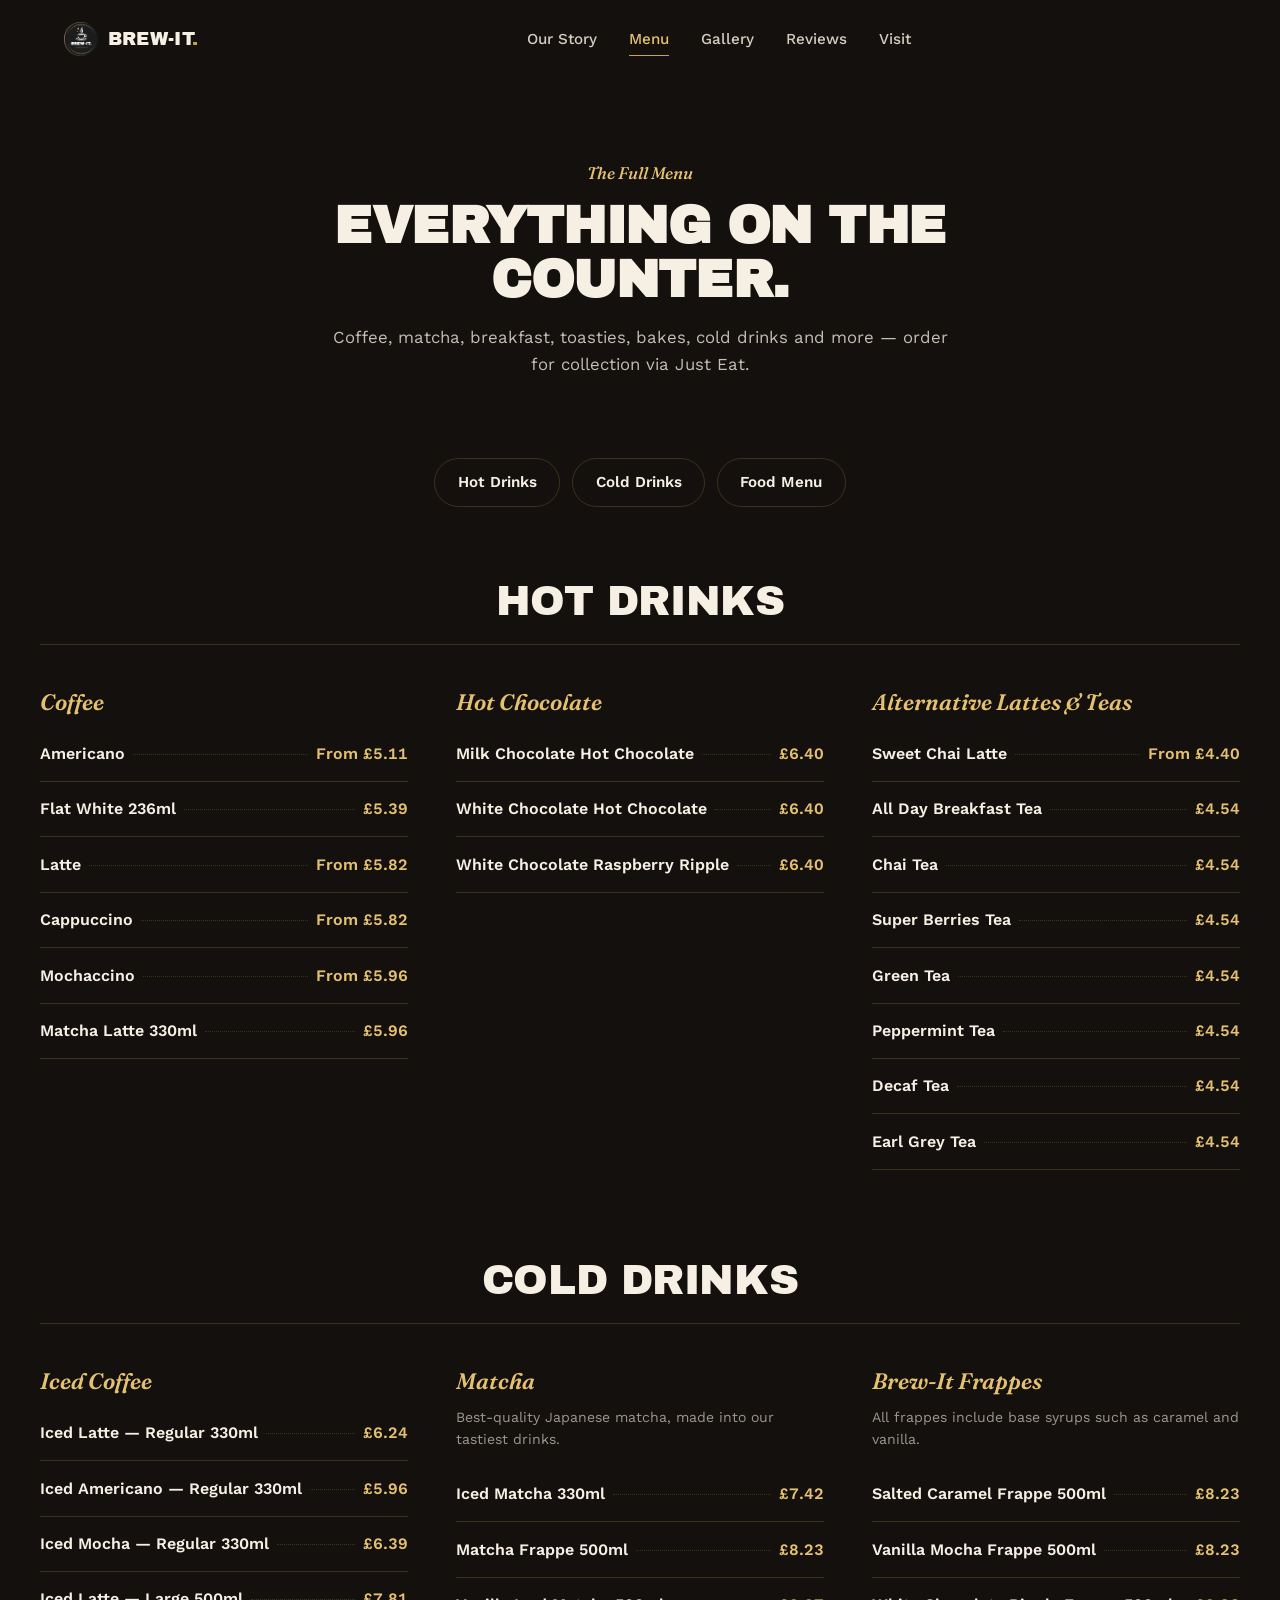
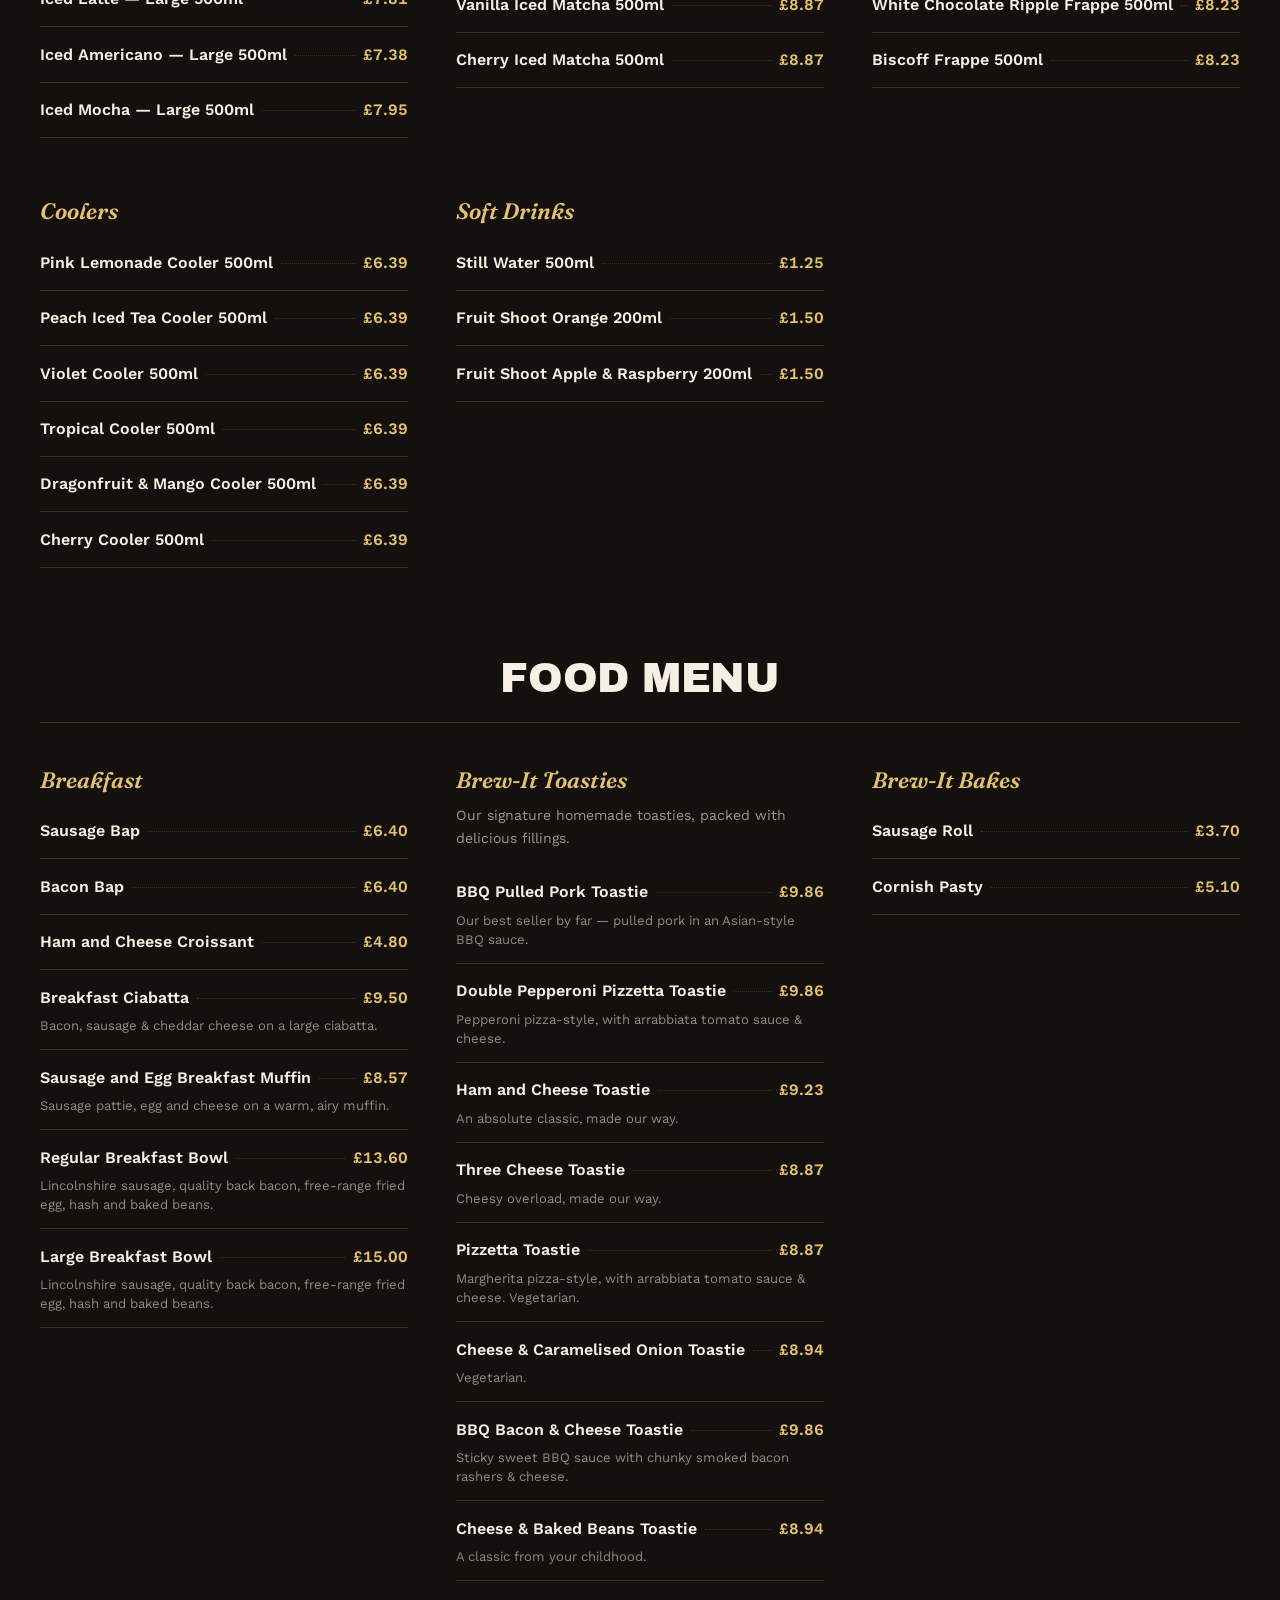
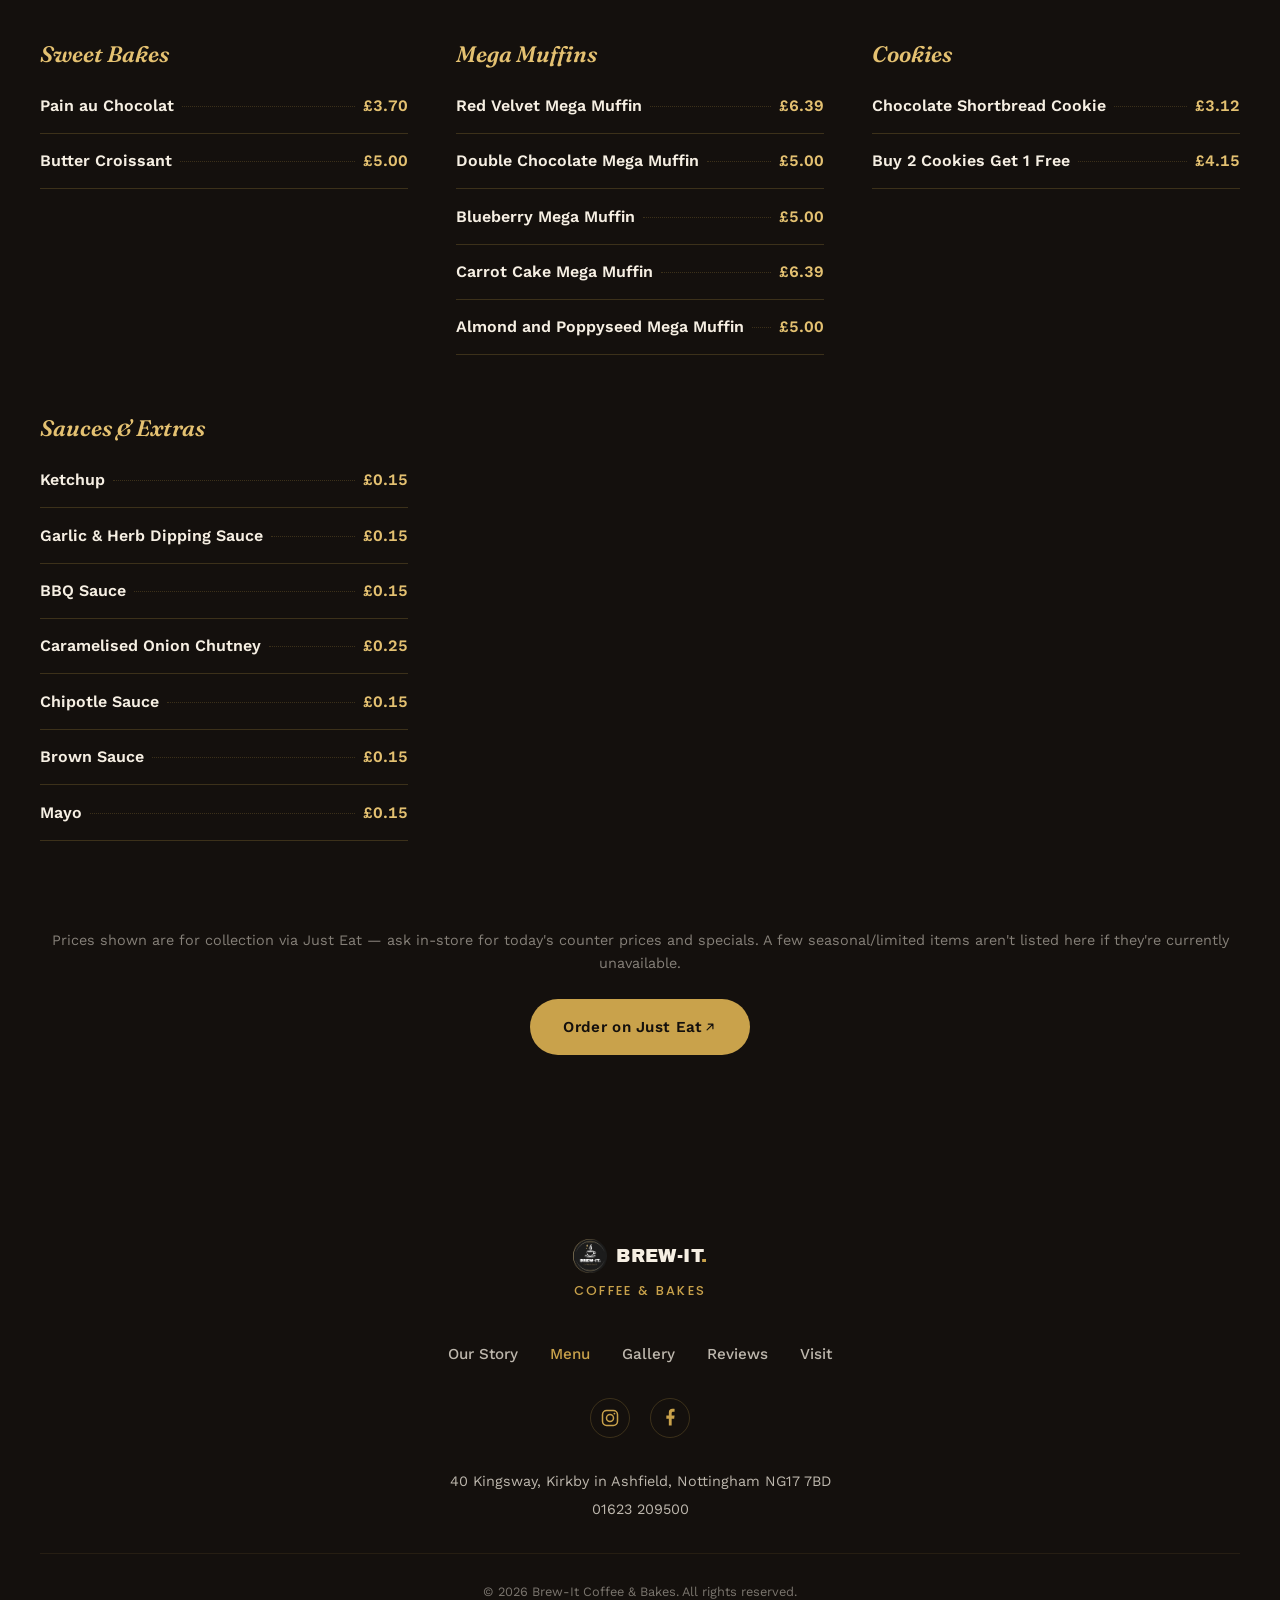
==== commit 38cc4d9e: "Break full menu into Hot Drinks / Cold Drinks / Food Menu sections The flat 17-category grid was too" ====
--- a/menu.html
+++ b/menu.html
@@ -76,216 +76,237 @@
 
   <!-- FULL MENU -->
   <section class="full-menu">
-    <div class="menu-cat-grid">
-
-      <div class="menu-cat">
-        <h2 class="menu-cat-title">Coffee</h2>
-        <ul class="menu-list">
-          <li><div class="menu-item-row"><span class="menu-item-name">Americano</span><span class="menu-item-dots"></span><span class="menu-item-price">From £5.11</span></div></li>
-          <li><div class="menu-item-row"><span class="menu-item-name">Flat White 236ml</span><span class="menu-item-dots"></span><span class="menu-item-price">£5.39</span></div></li>
-          <li><div class="menu-item-row"><span class="menu-item-name">Latte</span><span class="menu-item-dots"></span><span class="menu-item-price">From £5.82</span></div></li>
-          <li><div class="menu-item-row"><span class="menu-item-name">Cappuccino</span><span class="menu-item-dots"></span><span class="menu-item-price">From £5.82</span></div></li>
-          <li><div class="menu-item-row"><span class="menu-item-name">Mochaccino</span><span class="menu-item-dots"></span><span class="menu-item-price">From £5.96</span></div></li>
-        </ul>
+
+    <nav class="menu-jump" aria-label="Menu sections">
+      <a href="#hot-drinks">Hot Drinks</a>
+      <a href="#cold-drinks">Cold Drinks</a>
+      <a href="#food-menu">Food Menu</a>
+    </nav>
+
+    <!-- HOT DRINKS -->
+    <div class="menu-section" id="hot-drinks">
+      <h2 class="menu-section-title">Hot Drinks</h2>
+      <div class="menu-cat-grid">
+
+        <div class="menu-cat">
+          <h3 class="menu-cat-title">Coffee</h3>
+          <ul class="menu-list">
+            <li><div class="menu-item-row"><span class="menu-item-name">Americano</span><span class="menu-item-dots"></span><span class="menu-item-price">From £5.11</span></div></li>
+            <li><div class="menu-item-row"><span class="menu-item-name">Flat White 236ml</span><span class="menu-item-dots"></span><span class="menu-item-price">£5.39</span></div></li>
+            <li><div class="menu-item-row"><span class="menu-item-name">Latte</span><span class="menu-item-dots"></span><span class="menu-item-price">From £5.82</span></div></li>
+            <li><div class="menu-item-row"><span class="menu-item-name">Cappuccino</span><span class="menu-item-dots"></span><span class="menu-item-price">From £5.82</span></div></li>
+            <li><div class="menu-item-row"><span class="menu-item-name">Mochaccino</span><span class="menu-item-dots"></span><span class="menu-item-price">From £5.96</span></div></li>
+            <li><div class="menu-item-row"><span class="menu-item-name">Matcha Latte 330ml</span><span class="menu-item-dots"></span><span class="menu-item-price">£5.96</span></div></li>
+          </ul>
+        </div>
+
+        <div class="menu-cat">
+          <h3 class="menu-cat-title">Hot Chocolate</h3>
+          <ul class="menu-list">
+            <li><div class="menu-item-row"><span class="menu-item-name">Milk Chocolate Hot Chocolate</span><span class="menu-item-dots"></span><span class="menu-item-price">£6.40</span></div></li>
+            <li><div class="menu-item-row"><span class="menu-item-name">White Chocolate Hot Chocolate</span><span class="menu-item-dots"></span><span class="menu-item-price">£6.40</span></div></li>
+            <li><div class="menu-item-row"><span class="menu-item-name">White Chocolate Raspberry Ripple</span><span class="menu-item-dots"></span><span class="menu-item-price">£6.40</span></div></li>
+          </ul>
+        </div>
+
+        <div class="menu-cat">
+          <h3 class="menu-cat-title">Alternative Lattes &amp; Teas</h3>
+          <ul class="menu-list">
+            <li><div class="menu-item-row"><span class="menu-item-name">Sweet Chai Latte</span><span class="menu-item-dots"></span><span class="menu-item-price">From £4.40</span></div></li>
+            <li><div class="menu-item-row"><span class="menu-item-name">All Day Breakfast Tea</span><span class="menu-item-dots"></span><span class="menu-item-price">£4.54</span></div></li>
+            <li><div class="menu-item-row"><span class="menu-item-name">Chai Tea</span><span class="menu-item-dots"></span><span class="menu-item-price">£4.54</span></div></li>
+            <li><div class="menu-item-row"><span class="menu-item-name">Super Berries Tea</span><span class="menu-item-dots"></span><span class="menu-item-price">£4.54</span></div></li>
+            <li><div class="menu-item-row"><span class="menu-item-name">Green Tea</span><span class="menu-item-dots"></span><span class="menu-item-price">£4.54</span></div></li>
+            <li><div class="menu-item-row"><span class="menu-item-name">Peppermint Tea</span><span class="menu-item-dots"></span><span class="menu-item-price">£4.54</span></div></li>
+            <li><div class="menu-item-row"><span class="menu-item-name">Decaf Tea</span><span class="menu-item-dots"></span><span class="menu-item-price">£4.54</span></div></li>
+            <li><div class="menu-item-row"><span class="menu-item-name">Earl Grey Tea</span><span class="menu-item-dots"></span><span class="menu-item-price">£4.54</span></div></li>
+          </ul>
+        </div>
+
       </div>
-
-      <div class="menu-cat">
-        <h2 class="menu-cat-title">Matcha</h2>
-        <p class="menu-cat-desc">Best-quality Japanese matcha, made into our tastiest drinks.</p>
-        <ul class="menu-list">
-          <li><div class="menu-item-row"><span class="menu-item-name">Matcha Latte 330ml</span><span class="menu-item-dots"></span><span class="menu-item-price">£5.96</span></div></li>
-          <li><div class="menu-item-row"><span class="menu-item-name">Iced Matcha 330ml</span><span class="menu-item-dots"></span><span class="menu-item-price">£7.42</span></div></li>
-          <li><div class="menu-item-row"><span class="menu-item-name">Matcha Frappe 500ml</span><span class="menu-item-dots"></span><span class="menu-item-price">£8.23</span></div></li>
-          <li><div class="menu-item-row"><span class="menu-item-name">Vanilla Iced Matcha 500ml</span><span class="menu-item-dots"></span><span class="menu-item-price">£8.87</span></div></li>
-          <li><div class="menu-item-row"><span class="menu-item-name">Cherry Iced Matcha 500ml</span><span class="menu-item-dots"></span><span class="menu-item-price">£8.87</span></div></li>
-        </ul>
+    </div>
+
+    <!-- COLD DRINKS -->
+    <div class="menu-section" id="cold-drinks">
+      <h2 class="menu-section-title">Cold Drinks</h2>
+      <div class="menu-cat-grid">
+
+        <div class="menu-cat">
+          <h3 class="menu-cat-title">Iced Coffee</h3>
+          <ul class="menu-list">
+            <li><div class="menu-item-row"><span class="menu-item-name">Iced Latte — Regular 330ml</span><span class="menu-item-dots"></span><span class="menu-item-price">£6.24</span></div></li>
+            <li><div class="menu-item-row"><span class="menu-item-name">Iced Americano — Regular 330ml</span><span class="menu-item-dots"></span><span class="menu-item-price">£5.96</span></div></li>
+            <li><div class="menu-item-row"><span class="menu-item-name">Iced Mocha — Regular 330ml</span><span class="menu-item-dots"></span><span class="menu-item-price">£6.39</span></div></li>
+            <li><div class="menu-item-row"><span class="menu-item-name">Iced Latte — Large 500ml</span><span class="menu-item-dots"></span><span class="menu-item-price">£7.81</span></div></li>
+            <li><div class="menu-item-row"><span class="menu-item-name">Iced Americano — Large 500ml</span><span class="menu-item-dots"></span><span class="menu-item-price">£7.38</span></div></li>
+            <li><div class="menu-item-row"><span class="menu-item-name">Iced Mocha — Large 500ml</span><span class="menu-item-dots"></span><span class="menu-item-price">£7.95</span></div></li>
+          </ul>
+        </div>
+
+        <div class="menu-cat">
+          <h3 class="menu-cat-title">Matcha</h3>
+          <p class="menu-cat-desc">Best-quality Japanese matcha, made into our tastiest drinks.</p>
+          <ul class="menu-list">
+            <li><div class="menu-item-row"><span class="menu-item-name">Iced Matcha 330ml</span><span class="menu-item-dots"></span><span class="menu-item-price">£7.42</span></div></li>
+            <li><div class="menu-item-row"><span class="menu-item-name">Matcha Frappe 500ml</span><span class="menu-item-dots"></span><span class="menu-item-price">£8.23</span></div></li>
+            <li><div class="menu-item-row"><span class="menu-item-name">Vanilla Iced Matcha 500ml</span><span class="menu-item-dots"></span><span class="menu-item-price">£8.87</span></div></li>
+            <li><div class="menu-item-row"><span class="menu-item-name">Cherry Iced Matcha 500ml</span><span class="menu-item-dots"></span><span class="menu-item-price">£8.87</span></div></li>
+          </ul>
+        </div>
+
+        <div class="menu-cat">
+          <h3 class="menu-cat-title">Brew-It Frappes</h3>
+          <p class="menu-cat-desc">All frappes include base syrups such as caramel and vanilla.</p>
+          <ul class="menu-list">
+            <li><div class="menu-item-row"><span class="menu-item-name">Salted Caramel Frappe 500ml</span><span class="menu-item-dots"></span><span class="menu-item-price">£8.23</span></div></li>
+            <li><div class="menu-item-row"><span class="menu-item-name">Vanilla Mocha Frappe 500ml</span><span class="menu-item-dots"></span><span class="menu-item-price">£8.23</span></div></li>
+            <li><div class="menu-item-row"><span class="menu-item-name">White Chocolate Ripple Frappe 500ml</span><span class="menu-item-dots"></span><span class="menu-item-price">£8.23</span></div></li>
+            <li><div class="menu-item-row"><span class="menu-item-name">Biscoff Frappe 500ml</span><span class="menu-item-dots"></span><span class="menu-item-price">£8.23</span></div></li>
+          </ul>
+        </div>
+
+        <div class="menu-cat">
+          <h3 class="menu-cat-title">Coolers</h3>
+          <ul class="menu-list">
+            <li><div class="menu-item-row"><span class="menu-item-name">Pink Lemonade Cooler 500ml</span><span class="menu-item-dots"></span><span class="menu-item-price">£6.39</span></div></li>
+            <li><div class="menu-item-row"><span class="menu-item-name">Peach Iced Tea Cooler 500ml</span><span class="menu-item-dots"></span><span class="menu-item-price">£6.39</span></div></li>
+            <li><div class="menu-item-row"><span class="menu-item-name">Violet Cooler 500ml</span><span class="menu-item-dots"></span><span class="menu-item-price">£6.39</span></div></li>
+            <li><div class="menu-item-row"><span class="menu-item-name">Tropical Cooler 500ml</span><span class="menu-item-dots"></span><span class="menu-item-price">£6.39</span></div></li>
+            <li><div class="menu-item-row"><span class="menu-item-name">Dragonfruit &amp; Mango Cooler 500ml</span><span class="menu-item-dots"></span><span class="menu-item-price">£6.39</span></div></li>
+            <li><div class="menu-item-row"><span class="menu-item-name">Cherry Cooler 500ml</span><span class="menu-item-dots"></span><span class="menu-item-price">£6.39</span></div></li>
+          </ul>
+        </div>
+
+        <div class="menu-cat">
+          <h3 class="menu-cat-title">Soft Drinks</h3>
+          <ul class="menu-list">
+            <li><div class="menu-item-row"><span class="menu-item-name">Still Water 500ml</span><span class="menu-item-dots"></span><span class="menu-item-price">£1.25</span></div></li>
+            <li><div class="menu-item-row"><span class="menu-item-name">Fruit Shoot Orange 200ml</span><span class="menu-item-dots"></span><span class="menu-item-price">£1.50</span></div></li>
+            <li><div class="menu-item-row"><span class="menu-item-name">Fruit Shoot Apple &amp; Raspberry 200ml</span><span class="menu-item-dots"></span><span class="menu-item-price">£1.50</span></div></li>
+          </ul>
+        </div>
+
       </div>
-
-      <div class="menu-cat">
-        <h2 class="menu-cat-title">Breakfast</h2>
-        <ul class="menu-list">
-          <li><div class="menu-item-row"><span class="menu-item-name">Sausage Bap</span><span class="menu-item-dots"></span><span class="menu-item-price">£6.40</span></div></li>
-          <li><div class="menu-item-row"><span class="menu-item-name">Bacon Bap</span><span class="menu-item-dots"></span><span class="menu-item-price">£6.40</span></div></li>
-          <li><div class="menu-item-row"><span class="menu-item-name">Ham and Cheese Croissant</span><span class="menu-item-dots"></span><span class="menu-item-price">£4.80</span></div></li>
-          <li>
-            <div class="menu-item-row"><span class="menu-item-name">Breakfast Ciabatta</span><span class="menu-item-dots"></span><span class="menu-item-price">£9.50</span></div>
-            <p class="menu-item-desc">Bacon, sausage & cheddar cheese on a large ciabatta.</p>
-          </li>
-          <li>
-            <div class="menu-item-row"><span class="menu-item-name">Sausage and Egg Breakfast Muffin</span><span class="menu-item-dots"></span><span class="menu-item-price">£8.57</span></div>
-            <p class="menu-item-desc">Sausage pattie, egg and cheese on a warm, airy muffin.</p>
-          </li>
-          <li>
-            <div class="menu-item-row"><span class="menu-item-name">Regular Breakfast Bowl</span><span class="menu-item-dots"></span><span class="menu-item-price">£13.60</span></div>
-            <p class="menu-item-desc">Lincolnshire sausage, quality back bacon, free-range fried egg, hash and baked beans.</p>
-          </li>
-          <li>
-            <div class="menu-item-row"><span class="menu-item-name">Large Breakfast Bowl</span><span class="menu-item-dots"></span><span class="menu-item-price">£15.00</span></div>
-            <p class="menu-item-desc">Lincolnshire sausage, quality back bacon, free-range fried egg, hash and baked beans.</p>
-          </li>
-        </ul>
+    </div>
+
+    <!-- FOOD MENU -->
+    <div class="menu-section" id="food-menu">
+      <h2 class="menu-section-title">Food Menu</h2>
+      <div class="menu-cat-grid">
+
+        <div class="menu-cat">
+          <h3 class="menu-cat-title">Breakfast</h3>
+          <ul class="menu-list">
+            <li><div class="menu-item-row"><span class="menu-item-name">Sausage Bap</span><span class="menu-item-dots"></span><span class="menu-item-price">£6.40</span></div></li>
+            <li><div class="menu-item-row"><span class="menu-item-name">Bacon Bap</span><span class="menu-item-dots"></span><span class="menu-item-price">£6.40</span></div></li>
+            <li><div class="menu-item-row"><span class="menu-item-name">Ham and Cheese Croissant</span><span class="menu-item-dots"></span><span class="menu-item-price">£4.80</span></div></li>
+            <li>
+              <div class="menu-item-row"><span class="menu-item-name">Breakfast Ciabatta</span><span class="menu-item-dots"></span><span class="menu-item-price">£9.50</span></div>
+              <p class="menu-item-desc">Bacon, sausage & cheddar cheese on a large ciabatta.</p>
+            </li>
+            <li>
+              <div class="menu-item-row"><span class="menu-item-name">Sausage and Egg Breakfast Muffin</span><span class="menu-item-dots"></span><span class="menu-item-price">£8.57</span></div>
+              <p class="menu-item-desc">Sausage pattie, egg and cheese on a warm, airy muffin.</p>
+            </li>
+            <li>
+              <div class="menu-item-row"><span class="menu-item-name">Regular Breakfast Bowl</span><span class="menu-item-dots"></span><span class="menu-item-price">£13.60</span></div>
+              <p class="menu-item-desc">Lincolnshire sausage, quality back bacon, free-range fried egg, hash and baked beans.</p>
+            </li>
+            <li>
+              <div class="menu-item-row"><span class="menu-item-name">Large Breakfast Bowl</span><span class="menu-item-dots"></span><span class="menu-item-price">£15.00</span></div>
+              <p class="menu-item-desc">Lincolnshire sausage, quality back bacon, free-range fried egg, hash and baked beans.</p>
+            </li>
+          </ul>
+        </div>
+
+        <div class="menu-cat">
+          <h3 class="menu-cat-title">Brew-It Toasties</h3>
+          <p class="menu-cat-desc">Our signature homemade toasties, packed with delicious fillings.</p>
+          <ul class="menu-list">
+            <li>
+              <div class="menu-item-row"><span class="menu-item-name">BBQ Pulled Pork Toastie</span><span class="menu-item-dots"></span><span class="menu-item-price">£9.86</span></div>
+              <p class="menu-item-desc">Our best seller by far — pulled pork in an Asian-style BBQ sauce.</p>
+            </li>
+            <li>
+              <div class="menu-item-row"><span class="menu-item-name">Double Pepperoni Pizzetta Toastie</span><span class="menu-item-dots"></span><span class="menu-item-price">£9.86</span></div>
+              <p class="menu-item-desc">Pepperoni pizza-style, with arrabbiata tomato sauce & cheese.</p>
+            </li>
+            <li>
+              <div class="menu-item-row"><span class="menu-item-name">Ham and Cheese Toastie</span><span class="menu-item-dots"></span><span class="menu-item-price">£9.23</span></div>
+              <p class="menu-item-desc">An absolute classic, made our way.</p>
+            </li>
+            <li>
+              <div class="menu-item-row"><span class="menu-item-name">Three Cheese Toastie</span><span class="menu-item-dots"></span><span class="menu-item-price">£8.87</span></div>
+              <p class="menu-item-desc">Cheesy overload, made our way.</p>
+            </li>
+            <li>
+              <div class="menu-item-row"><span class="menu-item-name">Pizzetta Toastie</span><span class="menu-item-dots"></span><span class="menu-item-price">£8.87</span></div>
+              <p class="menu-item-desc">Margherita pizza-style, with arrabbiata tomato sauce & cheese. Vegetarian.</p>
+            </li>
+            <li>
+              <div class="menu-item-row"><span class="menu-item-name">Cheese &amp; Caramelised Onion Toastie</span><span class="menu-item-dots"></span><span class="menu-item-price">£8.94</span></div>
+              <p class="menu-item-desc">Vegetarian.</p>
+            </li>
+            <li>
+              <div class="menu-item-row"><span class="menu-item-name">BBQ Bacon &amp; Cheese Toastie</span><span class="menu-item-dots"></span><span class="menu-item-price">£9.86</span></div>
+              <p class="menu-item-desc">Sticky sweet BBQ sauce with chunky smoked bacon rashers & cheese.</p>
+            </li>
+            <li>
+              <div class="menu-item-row"><span class="menu-item-name">Cheese &amp; Baked Beans Toastie</span><span class="menu-item-dots"></span><span class="menu-item-price">£8.94</span></div>
+              <p class="menu-item-desc">A classic from your childhood.</p>
+            </li>
+          </ul>
+        </div>
+
+        <div class="menu-cat">
+          <h3 class="menu-cat-title">Brew-It Bakes</h3>
+          <ul class="menu-list">
+            <li><div class="menu-item-row"><span class="menu-item-name">Sausage Roll</span><span class="menu-item-dots"></span><span class="menu-item-price">£3.70</span></div></li>
+            <li><div class="menu-item-row"><span class="menu-item-name">Cornish Pasty</span><span class="menu-item-dots"></span><span class="menu-item-price">£5.10</span></div></li>
+          </ul>
+        </div>
+
+        <div class="menu-cat">
+          <h3 class="menu-cat-title">Sweet Bakes</h3>
+          <ul class="menu-list">
+            <li><div class="menu-item-row"><span class="menu-item-name">Pain au Chocolat</span><span class="menu-item-dots"></span><span class="menu-item-price">£3.70</span></div></li>
+            <li><div class="menu-item-row"><span class="menu-item-name">Butter Croissant</span><span class="menu-item-dots"></span><span class="menu-item-price">£5.00</span></div></li>
+          </ul>
+        </div>
+
+        <div class="menu-cat">
+          <h3 class="menu-cat-title">Mega Muffins</h3>
+          <ul class="menu-list">
+            <li><div class="menu-item-row"><span class="menu-item-name">Red Velvet Mega Muffin</span><span class="menu-item-dots"></span><span class="menu-item-price">£6.39</span></div></li>
+            <li><div class="menu-item-row"><span class="menu-item-name">Double Chocolate Mega Muffin</span><span class="menu-item-dots"></span><span class="menu-item-price">£5.00</span></div></li>
+            <li><div class="menu-item-row"><span class="menu-item-name">Blueberry Mega Muffin</span><span class="menu-item-dots"></span><span class="menu-item-price">£5.00</span></div></li>
+            <li><div class="menu-item-row"><span class="menu-item-name">Carrot Cake Mega Muffin</span><span class="menu-item-dots"></span><span class="menu-item-price">£6.39</span></div></li>
+            <li><div class="menu-item-row"><span class="menu-item-name">Almond and Poppyseed Mega Muffin</span><span class="menu-item-dots"></span><span class="menu-item-price">£5.00</span></div></li>
+          </ul>
+        </div>
+
+        <div class="menu-cat">
+          <h3 class="menu-cat-title">Cookies</h3>
+          <ul class="menu-list">
+            <li><div class="menu-item-row"><span class="menu-item-name">Chocolate Shortbread Cookie</span><span class="menu-item-dots"></span><span class="menu-item-price">£3.12</span></div></li>
+            <li><div class="menu-item-row"><span class="menu-item-name">Buy 2 Cookies Get 1 Free</span><span class="menu-item-dots"></span><span class="menu-item-price">£4.15</span></div></li>
+          </ul>
+        </div>
+
+        <div class="menu-cat">
+          <h3 class="menu-cat-title">Sauces &amp; Extras</h3>
+          <ul class="menu-list">
+            <li><div class="menu-item-row"><span class="menu-item-name">Ketchup</span><span class="menu-item-dots"></span><span class="menu-item-price">£0.15</span></div></li>
+            <li><div class="menu-item-row"><span class="menu-item-name">Garlic &amp; Herb Dipping Sauce</span><span class="menu-item-dots"></span><span class="menu-item-price">£0.15</span></div></li>
+            <li><div class="menu-item-row"><span class="menu-item-name">BBQ Sauce</span><span class="menu-item-dots"></span><span class="menu-item-price">£0.15</span></div></li>
+            <li><div class="menu-item-row"><span class="menu-item-name">Caramelised Onion Chutney</span><span class="menu-item-dots"></span><span class="menu-item-price">£0.25</span></div></li>
+            <li><div class="menu-item-row"><span class="menu-item-name">Chipotle Sauce</span><span class="menu-item-dots"></span><span class="menu-item-price">£0.15</span></div></li>
+            <li><div class="menu-item-row"><span class="menu-item-name">Brown Sauce</span><span class="menu-item-dots"></span><span class="menu-item-price">£0.15</span></div></li>
+            <li><div class="menu-item-row"><span class="menu-item-name">Mayo</span><span class="menu-item-dots"></span><span class="menu-item-price">£0.15</span></div></li>
+          </ul>
+        </div>
+
       </div>
-
-      <div class="menu-cat">
-        <h2 class="menu-cat-title">Brew-It Toasties</h2>
-        <p class="menu-cat-desc">Our signature homemade toasties, packed with delicious fillings.</p>
-        <ul class="menu-list">
-          <li>
-            <div class="menu-item-row"><span class="menu-item-name">BBQ Pulled Pork Toastie</span><span class="menu-item-dots"></span><span class="menu-item-price">£9.86</span></div>
-            <p class="menu-item-desc">Our best seller by far — pulled pork in an Asian-style BBQ sauce.</p>
-          </li>
-          <li>
-            <div class="menu-item-row"><span class="menu-item-name">Double Pepperoni Pizzetta Toastie</span><span class="menu-item-dots"></span><span class="menu-item-price">£9.86</span></div>
-            <p class="menu-item-desc">Pepperoni pizza-style, with arrabbiata tomato sauce & cheese.</p>
-          </li>
-          <li>
-            <div class="menu-item-row"><span class="menu-item-name">Ham and Cheese Toastie</span><span class="menu-item-dots"></span><span class="menu-item-price">£9.23</span></div>
-            <p class="menu-item-desc">An absolute classic, made our way.</p>
-          </li>
-          <li>
-            <div class="menu-item-row"><span class="menu-item-name">Three Cheese Toastie</span><span class="menu-item-dots"></span><span class="menu-item-price">£8.87</span></div>
-            <p class="menu-item-desc">Cheesy overload, made our way.</p>
-          </li>
-          <li>
-            <div class="menu-item-row"><span class="menu-item-name">Pizzetta Toastie</span><span class="menu-item-dots"></span><span class="menu-item-price">£8.87</span></div>
-            <p class="menu-item-desc">Margherita pizza-style, with arrabbiata tomato sauce & cheese. Vegetarian.</p>
-          </li>
-          <li>
-            <div class="menu-item-row"><span class="menu-item-name">Cheese &amp; Caramelised Onion Toastie</span><span class="menu-item-dots"></span><span class="menu-item-price">£8.94</span></div>
-            <p class="menu-item-desc">Vegetarian.</p>
-          </li>
-          <li>
-            <div class="menu-item-row"><span class="menu-item-name">BBQ Bacon &amp; Cheese Toastie</span><span class="menu-item-dots"></span><span class="menu-item-price">£9.86</span></div>
-            <p class="menu-item-desc">Sticky sweet BBQ sauce with chunky smoked bacon rashers & cheese.</p>
-          </li>
-          <li>
-            <div class="menu-item-row"><span class="menu-item-name">Cheese &amp; Baked Beans Toastie</span><span class="menu-item-dots"></span><span class="menu-item-price">£8.94</span></div>
-            <p class="menu-item-desc">A classic from your childhood.</p>
-          </li>
-        </ul>
-      </div>
-
-      <div class="menu-cat">
-        <h2 class="menu-cat-title">Brew-It Bakes</h2>
-        <ul class="menu-list">
-          <li><div class="menu-item-row"><span class="menu-item-name">Sausage Roll</span><span class="menu-item-dots"></span><span class="menu-item-price">£3.70</span></div></li>
-          <li><div class="menu-item-row"><span class="menu-item-name">Cornish Pasty</span><span class="menu-item-dots"></span><span class="menu-item-price">£5.10</span></div></li>
-        </ul>
-      </div>
-
-      <div class="menu-cat">
-        <h2 class="menu-cat-title">Hot Chocolate</h2>
-        <ul class="menu-list">
-          <li><div class="menu-item-row"><span class="menu-item-name">Milk Chocolate Hot Chocolate</span><span class="menu-item-dots"></span><span class="menu-item-price">£6.40</span></div></li>
-          <li><div class="menu-item-row"><span class="menu-item-name">White Chocolate Hot Chocolate</span><span class="menu-item-dots"></span><span class="menu-item-price">£6.40</span></div></li>
-          <li><div class="menu-item-row"><span class="menu-item-name">White Chocolate Raspberry Ripple</span><span class="menu-item-dots"></span><span class="menu-item-price">£6.40</span></div></li>
-        </ul>
-      </div>
-
-      <div class="menu-cat">
-        <h2 class="menu-cat-title">Iced Coffee</h2>
-        <ul class="menu-list">
-          <li><div class="menu-item-row"><span class="menu-item-name">Iced Latte — Regular 330ml</span><span class="menu-item-dots"></span><span class="menu-item-price">£6.24</span></div></li>
-          <li><div class="menu-item-row"><span class="menu-item-name">Iced Americano — Regular 330ml</span><span class="menu-item-dots"></span><span class="menu-item-price">£5.96</span></div></li>
-          <li><div class="menu-item-row"><span class="menu-item-name">Iced Mocha — Regular 330ml</span><span class="menu-item-dots"></span><span class="menu-item-price">£6.39</span></div></li>
-          <li><div class="menu-item-row"><span class="menu-item-name">Iced Latte — Large 500ml</span><span class="menu-item-dots"></span><span class="menu-item-price">£7.81</span></div></li>
-          <li><div class="menu-item-row"><span class="menu-item-name">Iced Americano — Large 500ml</span><span class="menu-item-dots"></span><span class="menu-item-price">£7.38</span></div></li>
-          <li><div class="menu-item-row"><span class="menu-item-name">Iced Mocha — Large 500ml</span><span class="menu-item-dots"></span><span class="menu-item-price">£7.95</span></div></li>
-        </ul>
-      </div>
-
-      <div class="menu-cat">
-        <h2 class="menu-cat-title">Brew-It Frappes</h2>
-        <p class="menu-cat-desc">All frappes include base syrups such as caramel and vanilla.</p>
-        <ul class="menu-list">
-          <li><div class="menu-item-row"><span class="menu-item-name">Salted Caramel Frappe 500ml</span><span class="menu-item-dots"></span><span class="menu-item-price">£8.23</span></div></li>
-          <li><div class="menu-item-row"><span class="menu-item-name">Vanilla Mocha Frappe 500ml</span><span class="menu-item-dots"></span><span class="menu-item-price">£8.23</span></div></li>
-          <li><div class="menu-item-row"><span class="menu-item-name">White Chocolate Ripple Frappe 500ml</span><span class="menu-item-dots"></span><span class="menu-item-price">£8.23</span></div></li>
-          <li><div class="menu-item-row"><span class="menu-item-name">Biscoff Frappe 500ml</span><span class="menu-item-dots"></span><span class="menu-item-price">£8.23</span></div></li>
-        </ul>
-      </div>
-
-      <div class="menu-cat">
-        <h2 class="menu-cat-title">Alternative Lattes</h2>
-        <ul class="menu-list">
-          <li><div class="menu-item-row"><span class="menu-item-name">Sweet Chai Latte</span><span class="menu-item-dots"></span><span class="menu-item-price">From £4.40</span></div></li>
-        </ul>
-      </div>
-
-      <div class="menu-cat">
-        <h2 class="menu-cat-title">Twist Teas</h2>
-        <ul class="menu-list">
-          <li><div class="menu-item-row"><span class="menu-item-name">All Day Breakfast Tea</span><span class="menu-item-dots"></span><span class="menu-item-price">£4.54</span></div></li>
-          <li><div class="menu-item-row"><span class="menu-item-name">Chai Tea</span><span class="menu-item-dots"></span><span class="menu-item-price">£4.54</span></div></li>
-          <li><div class="menu-item-row"><span class="menu-item-name">Super Berries Tea</span><span class="menu-item-dots"></span><span class="menu-item-price">£4.54</span></div></li>
-          <li><div class="menu-item-row"><span class="menu-item-name">Green Tea</span><span class="menu-item-dots"></span><span class="menu-item-price">£4.54</span></div></li>
-          <li><div class="menu-item-row"><span class="menu-item-name">Peppermint Tea</span><span class="menu-item-dots"></span><span class="menu-item-price">£4.54</span></div></li>
-          <li><div class="menu-item-row"><span class="menu-item-name">Decaf Tea</span><span class="menu-item-dots"></span><span class="menu-item-price">£4.54</span></div></li>
-          <li><div class="menu-item-row"><span class="menu-item-name">Earl Grey Tea</span><span class="menu-item-dots"></span><span class="menu-item-price">£4.54</span></div></li>
-        </ul>
-      </div>
-
-      <div class="menu-cat">
-        <h2 class="menu-cat-title">Coolers</h2>
-        <ul class="menu-list">
-          <li><div class="menu-item-row"><span class="menu-item-name">Pink Lemonade Cooler 500ml</span><span class="menu-item-dots"></span><span class="menu-item-price">£6.39</span></div></li>
-          <li><div class="menu-item-row"><span class="menu-item-name">Peach Iced Tea Cooler 500ml</span><span class="menu-item-dots"></span><span class="menu-item-price">£6.39</span></div></li>
-          <li><div class="menu-item-row"><span class="menu-item-name">Violet Cooler 500ml</span><span class="menu-item-dots"></span><span class="menu-item-price">£6.39</span></div></li>
-          <li><div class="menu-item-row"><span class="menu-item-name">Tropical Cooler 500ml</span><span class="menu-item-dots"></span><span class="menu-item-price">£6.39</span></div></li>
-          <li><div class="menu-item-row"><span class="menu-item-name">Dragonfruit &amp; Mango Cooler 500ml</span><span class="menu-item-dots"></span><span class="menu-item-price">£6.39</span></div></li>
-          <li><div class="menu-item-row"><span class="menu-item-name">Cherry Cooler 500ml</span><span class="menu-item-dots"></span><span class="menu-item-price">£6.39</span></div></li>
-        </ul>
-      </div>
-
-      <div class="menu-cat">
-        <h2 class="menu-cat-title">Sweet Bakes</h2>
-        <ul class="menu-list">
-          <li><div class="menu-item-row"><span class="menu-item-name">Pain au Chocolat</span><span class="menu-item-dots"></span><span class="menu-item-price">£3.70</span></div></li>
-          <li><div class="menu-item-row"><span class="menu-item-name">Butter Croissant</span><span class="menu-item-dots"></span><span class="menu-item-price">£5.00</span></div></li>
-        </ul>
-      </div>
-
-      <div class="menu-cat">
-        <h2 class="menu-cat-title">Cookies</h2>
-        <ul class="menu-list">
-          <li><div class="menu-item-row"><span class="menu-item-name">Chocolate Shortbread Cookie</span><span class="menu-item-dots"></span><span class="menu-item-price">£3.12</span></div></li>
-          <li><div class="menu-item-row"><span class="menu-item-name">Buy 2 Cookies Get 1 Free</span><span class="menu-item-dots"></span><span class="menu-item-price">£4.15</span></div></li>
-        </ul>
-      </div>
-
-      <div class="menu-cat">
-        <h2 class="menu-cat-title">Mega Muffins</h2>
-        <ul class="menu-list">
-          <li><div class="menu-item-row"><span class="menu-item-name">Red Velvet Mega Muffin</span><span class="menu-item-dots"></span><span class="menu-item-price">£6.39</span></div></li>
-          <li><div class="menu-item-row"><span class="menu-item-name">Double Chocolate Mega Muffin</span><span class="menu-item-dots"></span><span class="menu-item-price">£5.00</span></div></li>
-          <li><div class="menu-item-row"><span class="menu-item-name">Blueberry Mega Muffin</span><span class="menu-item-dots"></span><span class="menu-item-price">£5.00</span></div></li>
-          <li><div class="menu-item-row"><span class="menu-item-name">Carrot Cake Mega Muffin</span><span class="menu-item-dots"></span><span class="menu-item-price">£6.39</span></div></li>
-          <li><div class="menu-item-row"><span class="menu-item-name">Almond and Poppyseed Mega Muffin</span><span class="menu-item-dots"></span><span class="menu-item-price">£5.00</span></div></li>
-        </ul>
-      </div>
-
-      <div class="menu-cat">
-        <h2 class="menu-cat-title">Soft Drinks</h2>
-        <ul class="menu-list">
-          <li><div class="menu-item-row"><span class="menu-item-name">Still Water 500ml</span><span class="menu-item-dots"></span><span class="menu-item-price">£1.25</span></div></li>
-          <li><div class="menu-item-row"><span class="menu-item-name">Fruit Shoot Orange 200ml</span><span class="menu-item-dots"></span><span class="menu-item-price">£1.50</span></div></li>
-          <li><div class="menu-item-row"><span class="menu-item-name">Fruit Shoot Apple &amp; Raspberry 200ml</span><span class="menu-item-dots"></span><span class="menu-item-price">£1.50</span></div></li>
-        </ul>
-      </div>
-
-      <div class="menu-cat">
-        <h2 class="menu-cat-title">Sauces &amp; Extras</h2>
-        <ul class="menu-list">
-          <li><div class="menu-item-row"><span class="menu-item-name">Ketchup</span><span class="menu-item-dots"></span><span class="menu-item-price">£0.15</span></div></li>
-          <li><div class="menu-item-row"><span class="menu-item-name">Garlic &amp; Herb Dipping Sauce</span><span class="menu-item-dots"></span><span class="menu-item-price">£0.15</span></div></li>
-          <li><div class="menu-item-row"><span class="menu-item-name">BBQ Sauce</span><span class="menu-item-dots"></span><span class="menu-item-price">£0.15</span></div></li>
-          <li><div class="menu-item-row"><span class="menu-item-name">Caramelised Onion Chutney</span><span class="menu-item-dots"></span><span class="menu-item-price">£0.25</span></div></li>
-          <li><div class="menu-item-row"><span class="menu-item-name">Chipotle Sauce</span><span class="menu-item-dots"></span><span class="menu-item-price">£0.15</span></div></li>
-          <li><div class="menu-item-row"><span class="menu-item-name">Brown Sauce</span><span class="menu-item-dots"></span><span class="menu-item-price">£0.15</span></div></li>
-          <li><div class="menu-item-row"><span class="menu-item-name">Mayo</span><span class="menu-item-dots"></span><span class="menu-item-price">£0.15</span></div></li>
-        </ul>
-      </div>
-
     </div>
 
     <p class="menu-note-page">Prices shown are for collection via Just Eat — ask in-store for today's counter prices and specials. A few seasonal/limited items aren't listed here if they're currently unavailable.</p>
--- a/css/style.css
+++ b/css/style.css
@@ -391,6 +391,28 @@
 
 /* ---------- Full menu page ---------- */
 .full-menu { background: var(--ink); color: var(--cream); padding: 1rem 1.5rem 7rem; }
+
+.menu-jump {
+  display: flex; justify-content: center; gap: .75rem; flex-wrap: wrap;
+  max-width: var(--container); margin: 0 auto 4.5rem;
+}
+.menu-jump a {
+  color: var(--cream); font-weight: 600; font-size: .95rem;
+  padding: .7rem 1.4rem; border-radius: 999px; border: 1px solid var(--line-dark);
+  transition: opacity .2s var(--ease), border-color .2s var(--ease), background-color .2s var(--ease);
+}
+.menu-jump a:hover { border-color: var(--gold); background: rgba(201,162,75,.08); }
+
+.menu-section { scroll-margin-top: 6.5rem; margin-bottom: 5.5rem; }
+.menu-section:last-of-type { margin-bottom: 0; }
+.menu-section-title {
+  font-family: var(--font-display); text-transform: uppercase;
+  color: var(--cream); text-align: center;
+  font-size: clamp(1.8rem, 3.5vw, 2.6rem); letter-spacing: -.01em;
+  max-width: var(--container); margin: 0 auto 2.5rem;
+  padding-bottom: 1.25rem; border-bottom: 1px solid var(--line-dark);
+}
+
 .menu-cat-grid {
   max-width: var(--container); margin: 0 auto;
   display: grid; grid-template-columns: repeat(auto-fit, minmax(310px, 1fr)); gap: 3.5rem 3rem;
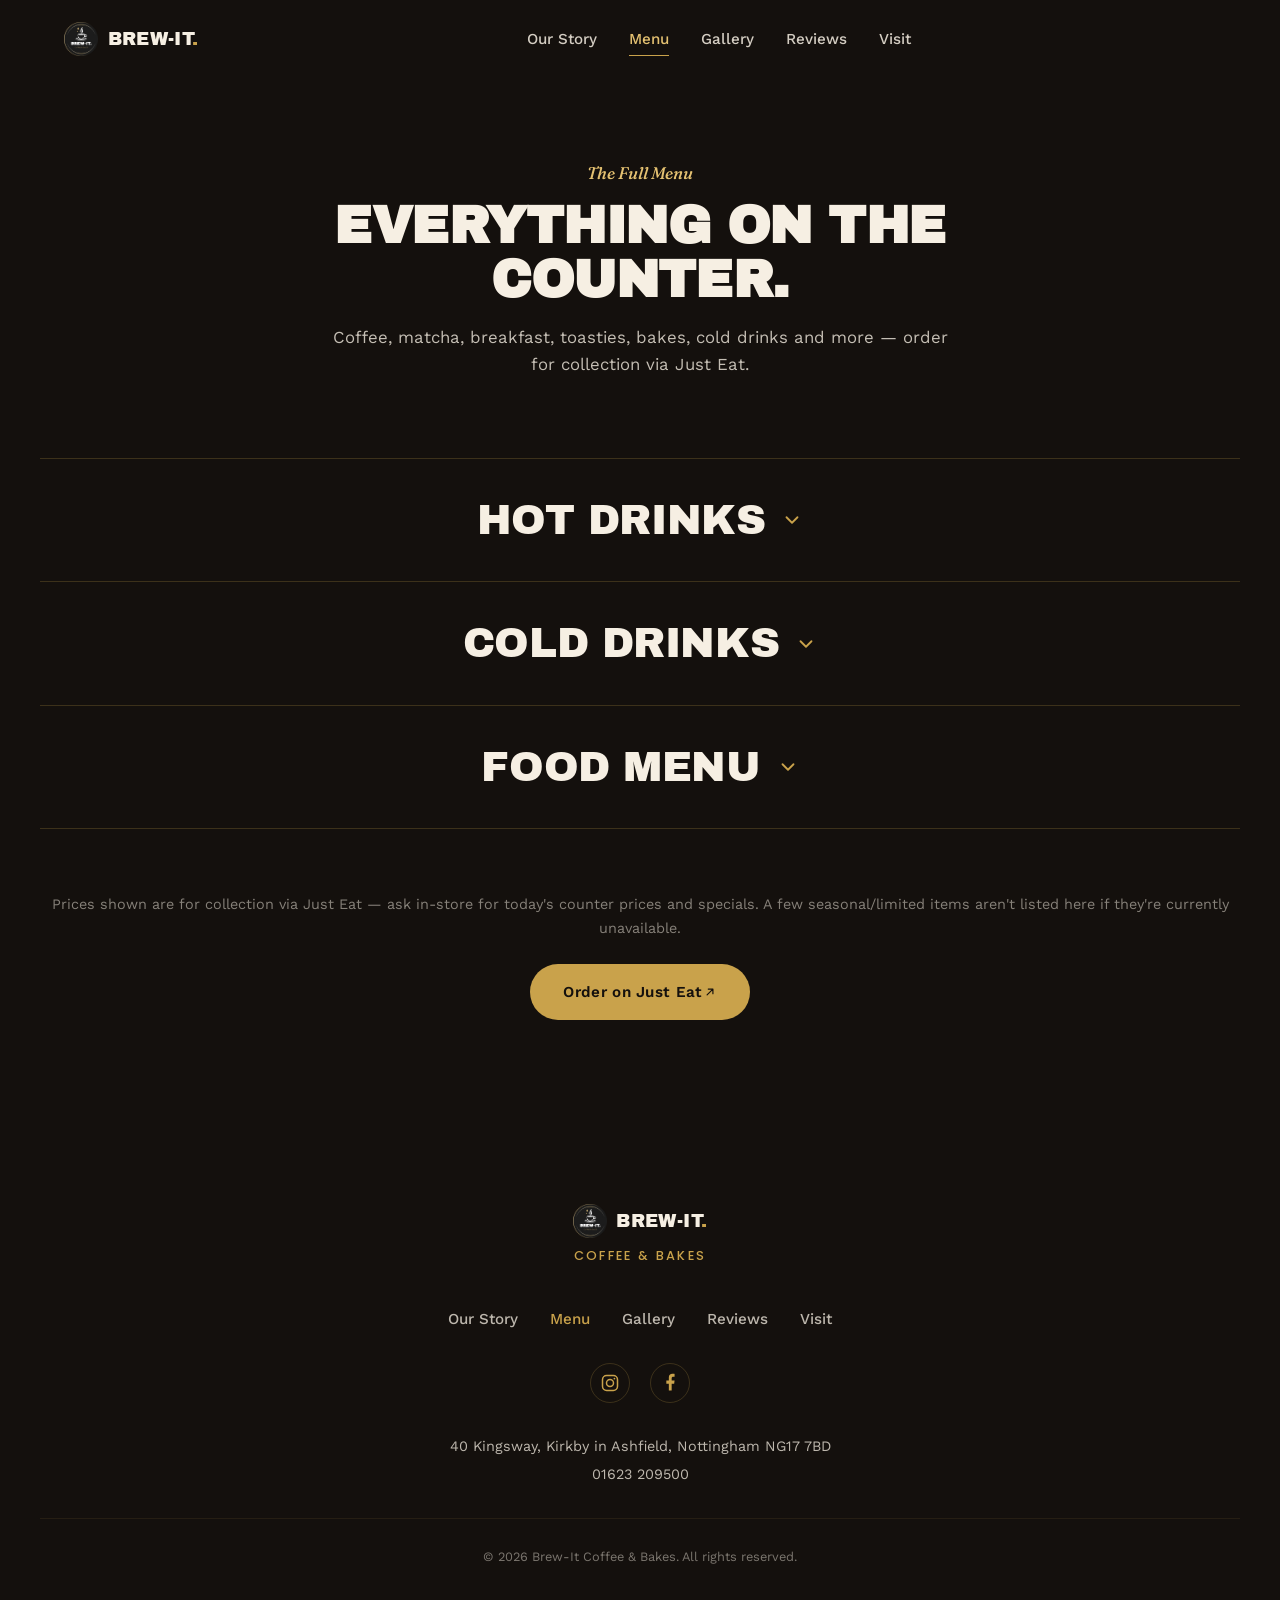
==== commit 2e0ff656: "Replace pill jump-nav with collapsible accordion sections Hot Drinks / Cold Drinks / Food Menu are n" ====
--- a/menu.html
+++ b/menu.html
@@ -24,6 +24,9 @@
   </symbol>
   <symbol id="icon-external" viewBox="0 0 24 24">
     <path d="M7 17 17 7M9 7h8v8" fill="none" stroke="currentColor" stroke-width="2" stroke-linecap="round" stroke-linejoin="round"/>
+  </symbol>
+  <symbol id="icon-chevron" viewBox="0 0 24 24">
+    <path d="M6 9l6 6 6-6" fill="none" stroke="currentColor" stroke-width="2" stroke-linecap="round" stroke-linejoin="round"/>
   </symbol>
   <symbol id="icon-instagram" viewBox="0 0 24 24">
     <rect x="3" y="3" width="18" height="18" rx="5" fill="none" stroke="currentColor" stroke-width="1.8"/>
@@ -77,15 +80,9 @@
   <!-- FULL MENU -->
   <section class="full-menu">
 
-    <nav class="menu-jump" aria-label="Menu sections">
-      <a href="#hot-drinks">Hot Drinks</a>
-      <a href="#cold-drinks">Cold Drinks</a>
-      <a href="#food-menu">Food Menu</a>
-    </nav>
-
     <!-- HOT DRINKS -->
-    <div class="menu-section" id="hot-drinks">
-      <h2 class="menu-section-title">Hot Drinks</h2>
+    <details class="menu-section" id="hot-drinks">
+      <summary class="menu-section-title">Hot Drinks<svg class="menu-section-arrow" aria-hidden="true"><use href="#icon-chevron"/></svg></summary>
       <div class="menu-cat-grid">
 
         <div class="menu-cat">
@@ -124,11 +121,11 @@
         </div>
 
       </div>
-    </div>
+    </details>
 
     <!-- COLD DRINKS -->
-    <div class="menu-section" id="cold-drinks">
-      <h2 class="menu-section-title">Cold Drinks</h2>
+    <details class="menu-section" id="cold-drinks">
+      <summary class="menu-section-title">Cold Drinks<svg class="menu-section-arrow" aria-hidden="true"><use href="#icon-chevron"/></svg></summary>
       <div class="menu-cat-grid">
 
         <div class="menu-cat">
@@ -187,11 +184,11 @@
         </div>
 
       </div>
-    </div>
+    </details>
 
     <!-- FOOD MENU -->
-    <div class="menu-section" id="food-menu">
-      <h2 class="menu-section-title">Food Menu</h2>
+    <details class="menu-section" id="food-menu">
+      <summary class="menu-section-title">Food Menu<svg class="menu-section-arrow" aria-hidden="true"><use href="#icon-chevron"/></svg></summary>
       <div class="menu-cat-grid">
 
         <div class="menu-cat">
@@ -307,7 +304,7 @@
         </div>
 
       </div>
-    </div>
+    </details>
 
     <p class="menu-note-page">Prices shown are for collection via Just Eat — ask in-store for today's counter prices and specials. A few seasonal/limited items aren't listed here if they're currently unavailable.</p>
 
--- a/css/style.css
+++ b/css/style.css
@@ -392,29 +392,35 @@
 /* ---------- Full menu page ---------- */
 .full-menu { background: var(--ink); color: var(--cream); padding: 1rem 1.5rem 7rem; }
 
-.menu-jump {
-  display: flex; justify-content: center; gap: .75rem; flex-wrap: wrap;
-  max-width: var(--container); margin: 0 auto 4.5rem;
-}
-.menu-jump a {
-  color: var(--cream); font-weight: 600; font-size: .95rem;
-  padding: .7rem 1.4rem; border-radius: 999px; border: 1px solid var(--line-dark);
-  transition: opacity .2s var(--ease), border-color .2s var(--ease), background-color .2s var(--ease);
-}
-.menu-jump a:hover { border-color: var(--gold); background: rgba(201,162,75,.08); }
-
-.menu-section { scroll-margin-top: 6.5rem; margin-bottom: 5.5rem; }
-.menu-section:last-of-type { margin-bottom: 0; }
+.menu-section {
+  scroll-margin-top: 6.5rem;
+  max-width: var(--container); margin: 0 auto;
+  border-bottom: 1px solid var(--line-dark);
+}
+.menu-section:first-of-type { border-top: 1px solid var(--line-dark); }
+
 .menu-section-title {
+  display: flex; align-items: center; justify-content: center; gap: 1rem;
+  list-style: none; cursor: pointer; user-select: none;
   font-family: var(--font-display); text-transform: uppercase;
   color: var(--cream); text-align: center;
-  font-size: clamp(1.8rem, 3.5vw, 2.6rem); letter-spacing: -.01em;
-  max-width: var(--container); margin: 0 auto 2.5rem;
-  padding-bottom: 1.25rem; border-bottom: 1px solid var(--line-dark);
-}
+  font-size: clamp(1.5rem, 3.5vw, 2.6rem); letter-spacing: -.01em;
+  padding: 1.75rem 0;
+  transition: opacity .2s var(--ease);
+}
+.menu-section-title::-webkit-details-marker { display: none; }
+.menu-section-title::marker { content: ""; }
+.menu-section-title:hover { opacity: .8; }
+
+.menu-section-arrow {
+  width: 22px; height: 22px; flex-shrink: 0; color: var(--gold);
+  transition: transform .25s var(--ease);
+}
+.menu-section[open] .menu-section-title .menu-section-arrow { transform: rotate(180deg); }
 
 .menu-cat-grid {
   max-width: var(--container); margin: 0 auto;
+  padding-bottom: 3.5rem;
   display: grid; grid-template-columns: repeat(auto-fit, minmax(310px, 1fr)); gap: 3.5rem 3rem;
 }
 .menu-cat-title {
